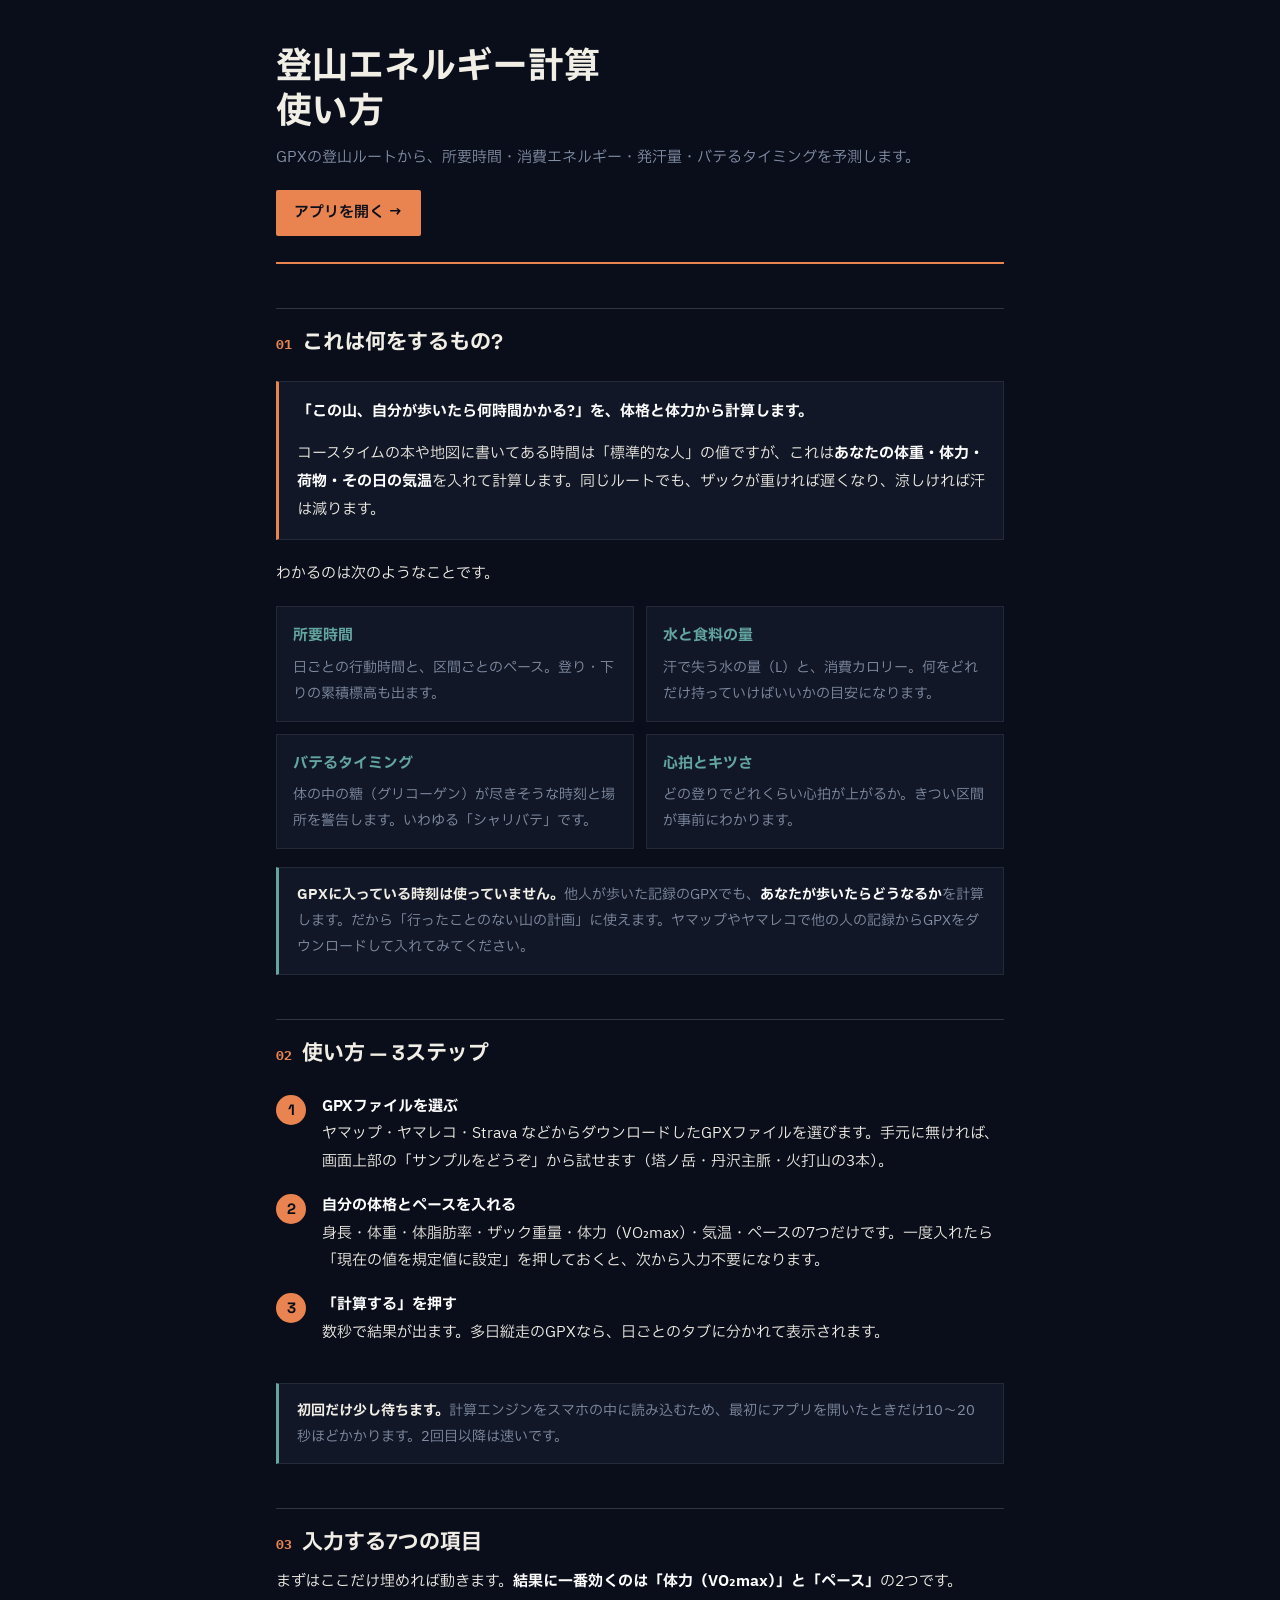
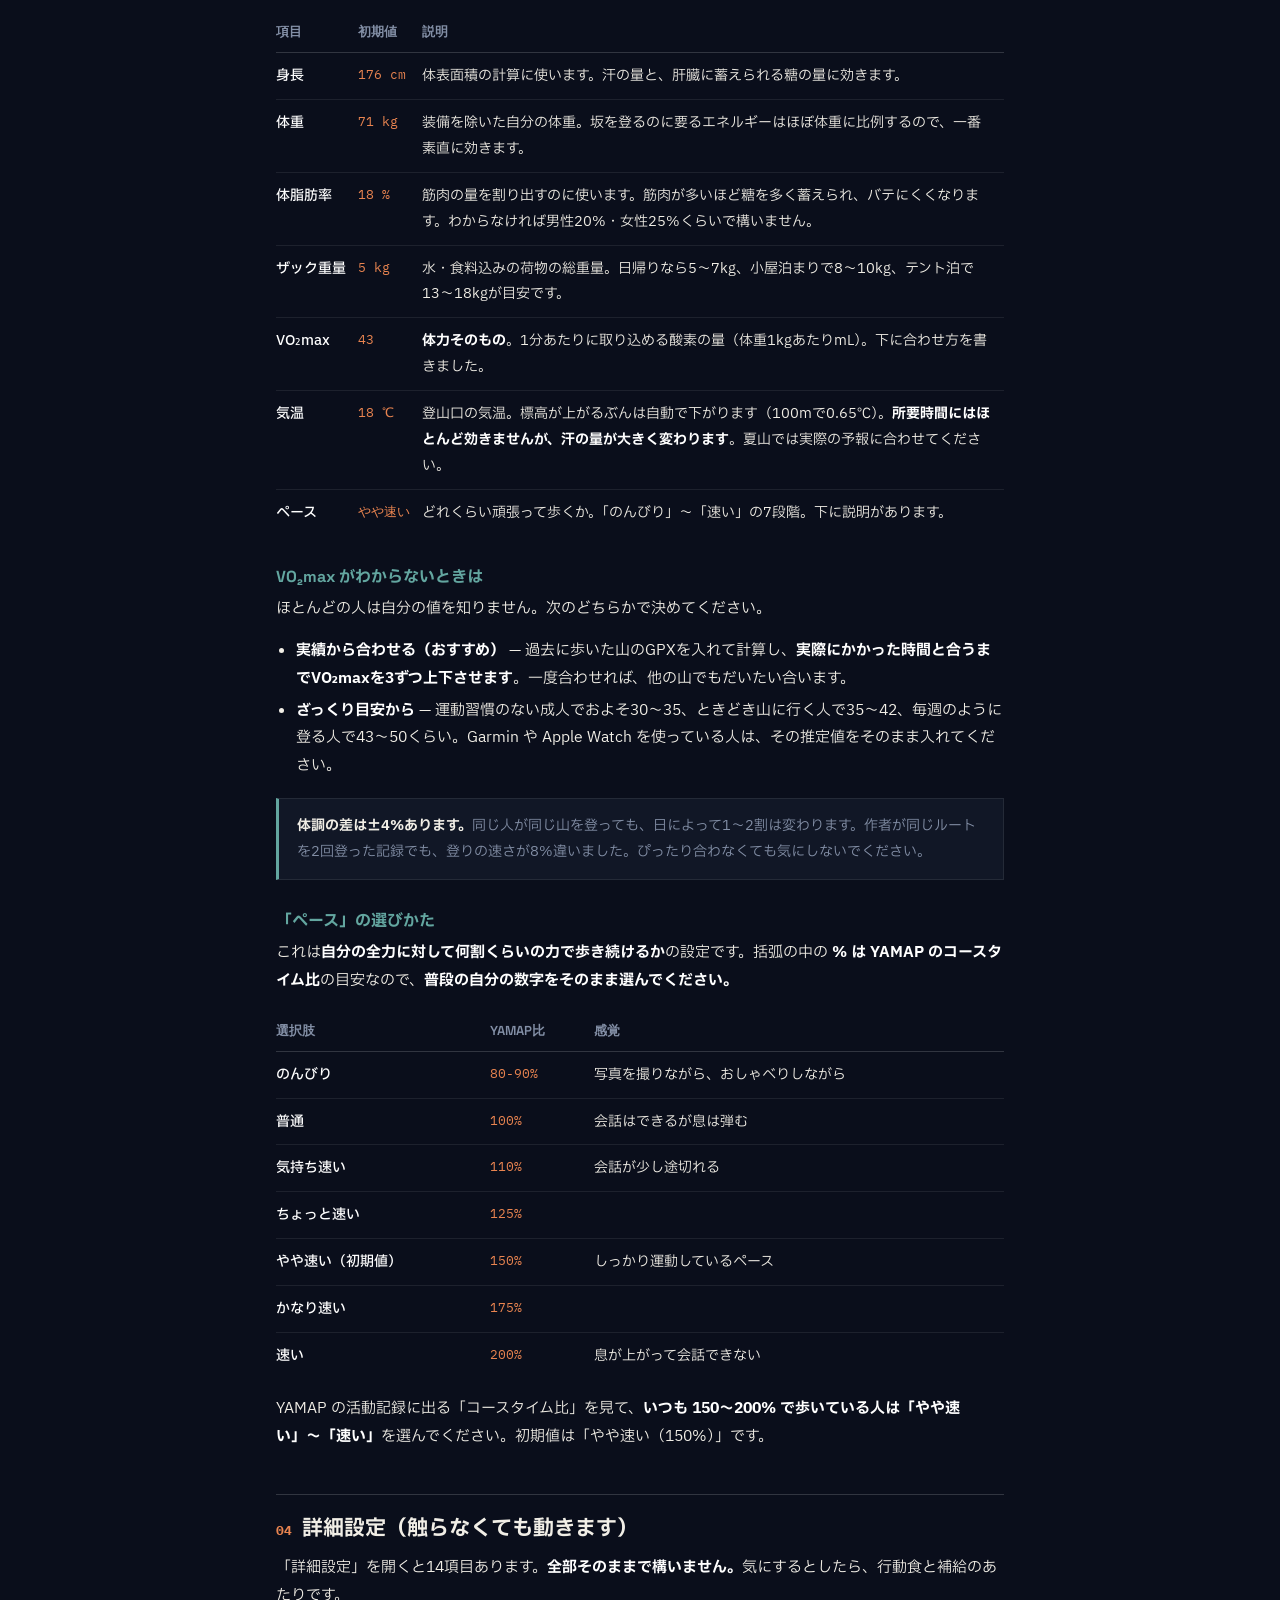
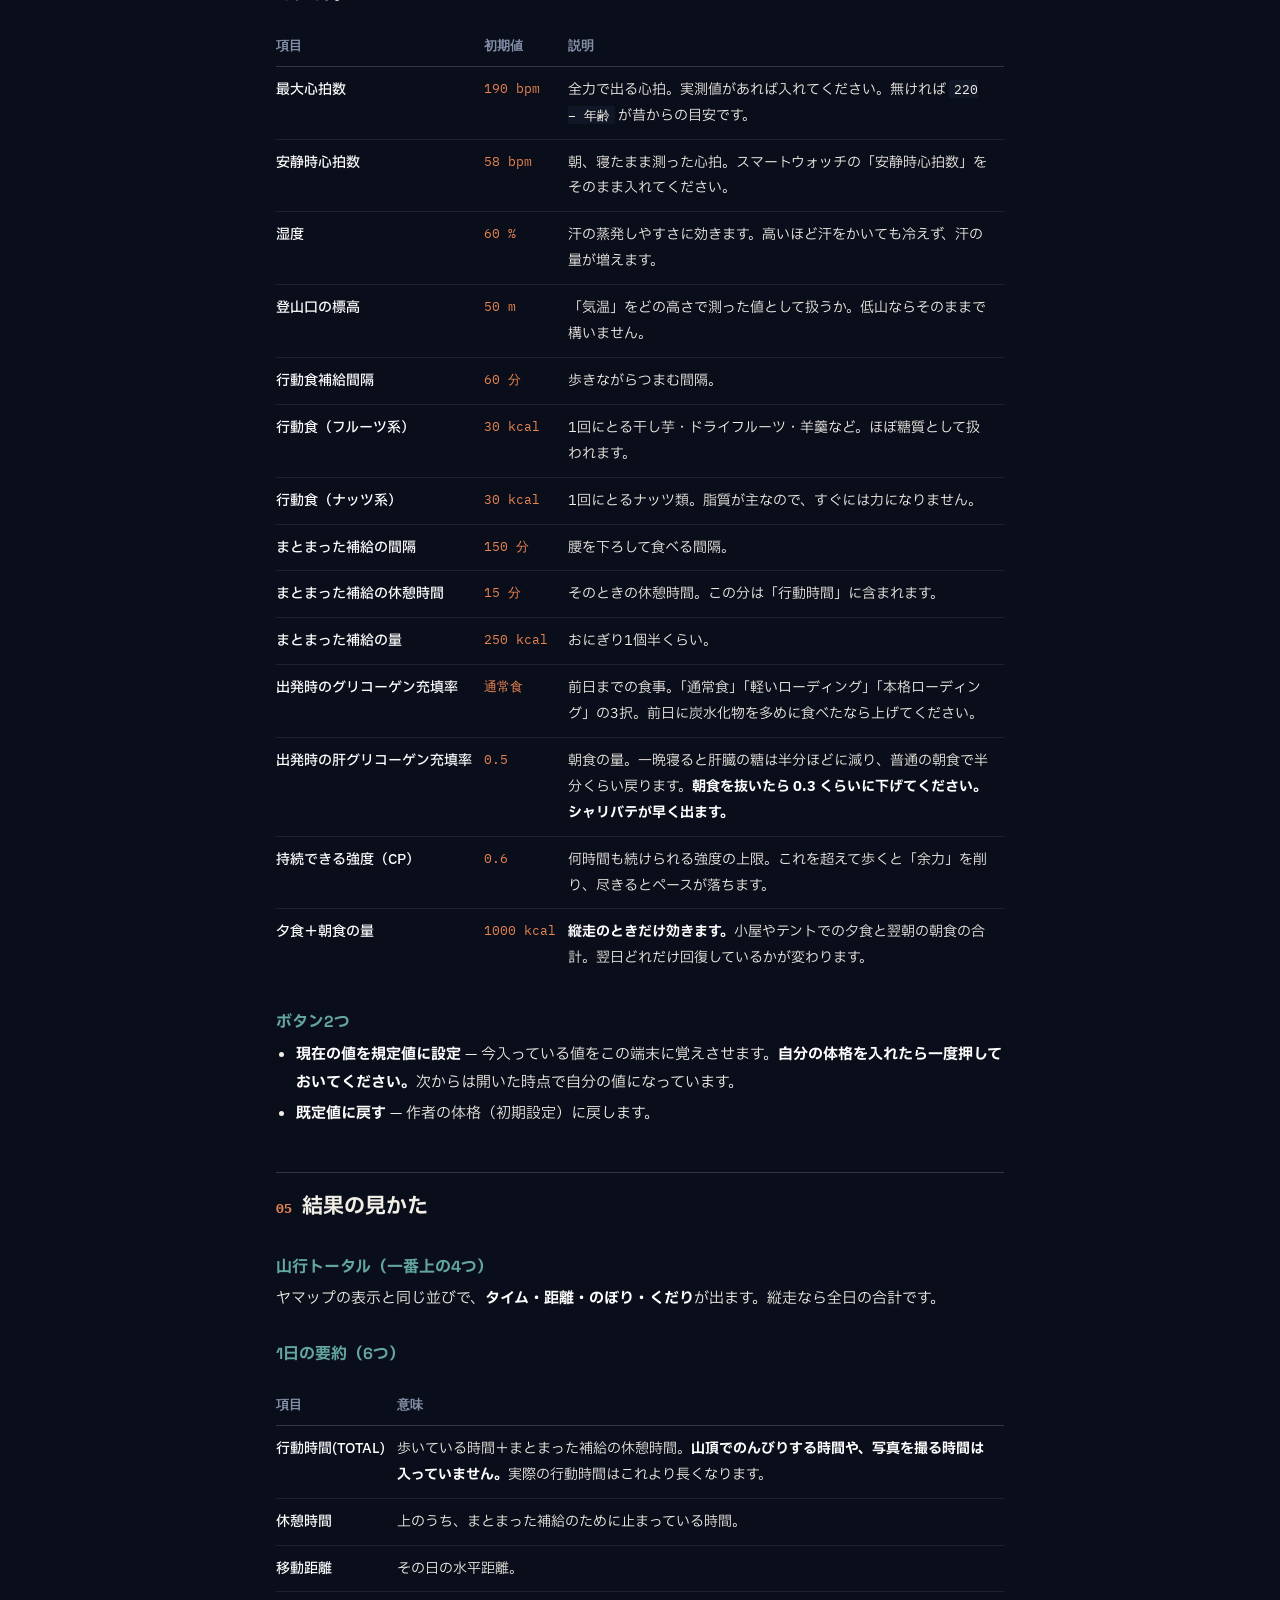
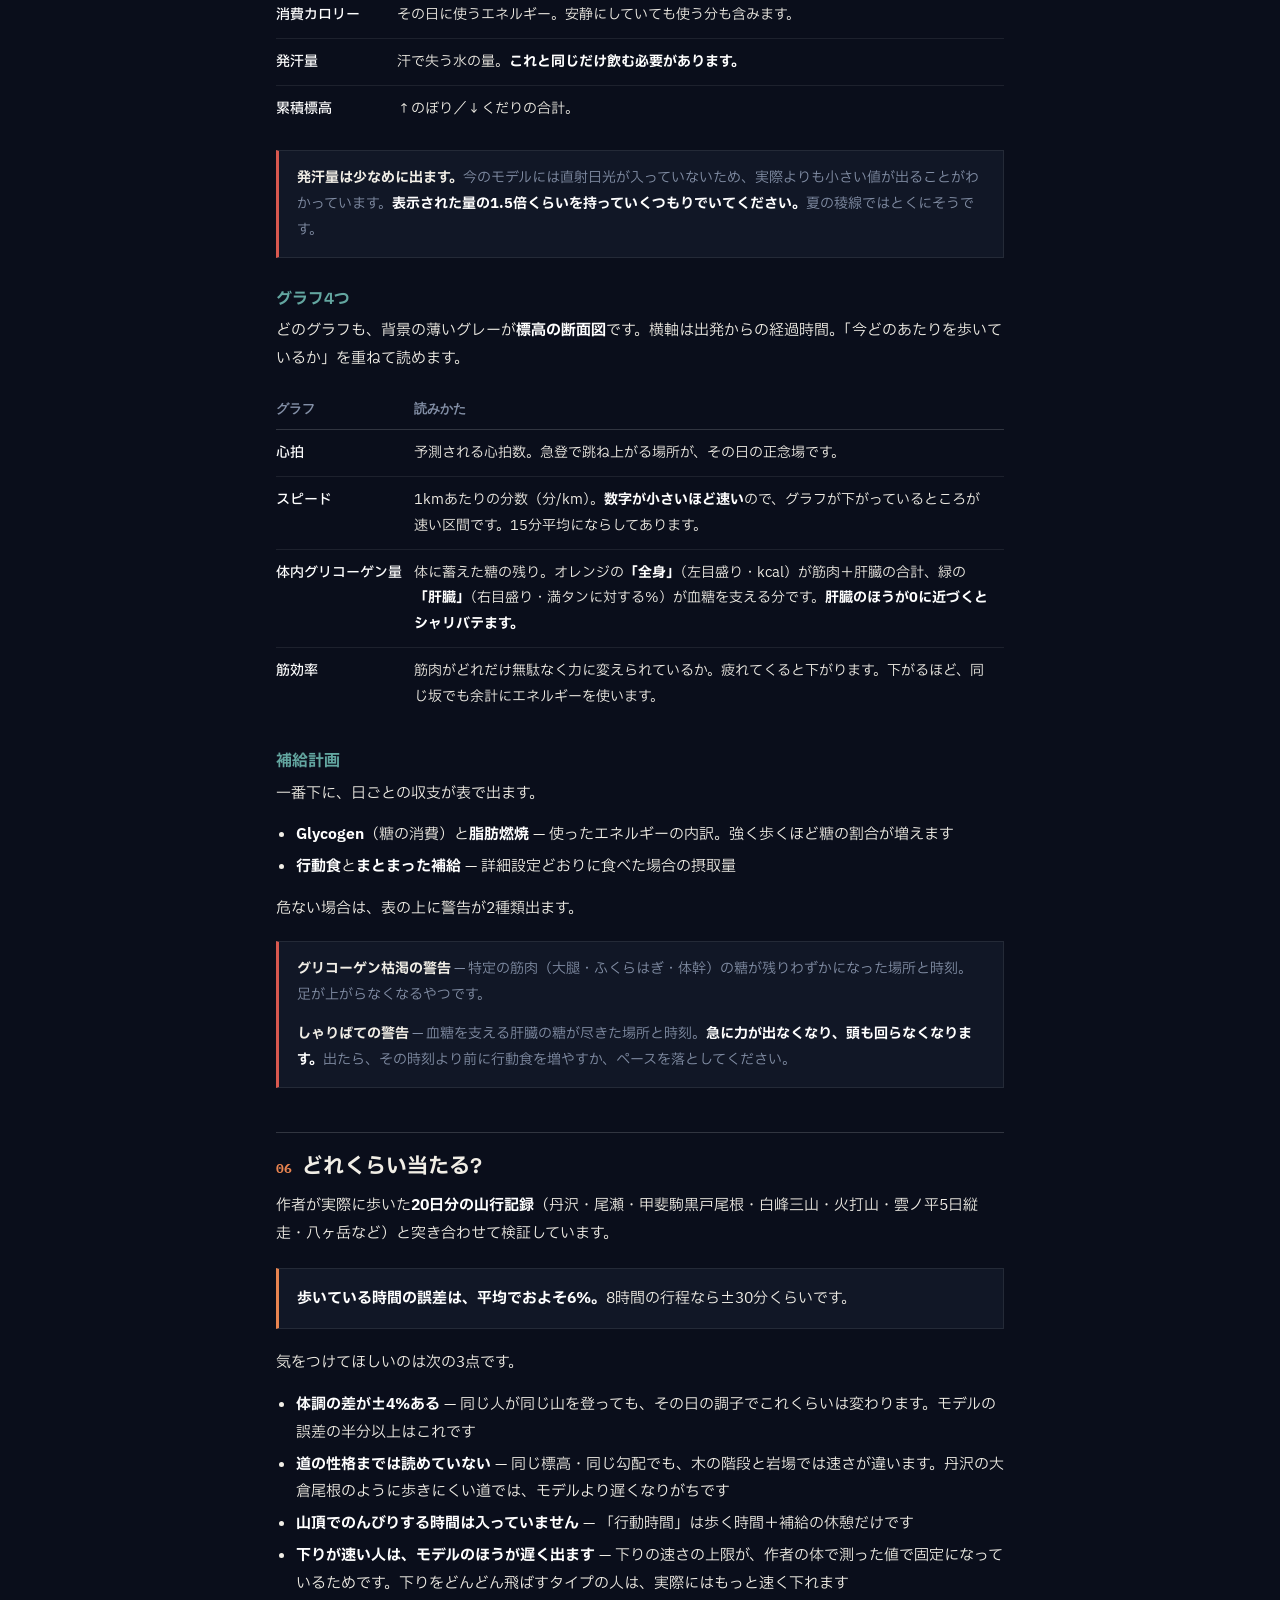
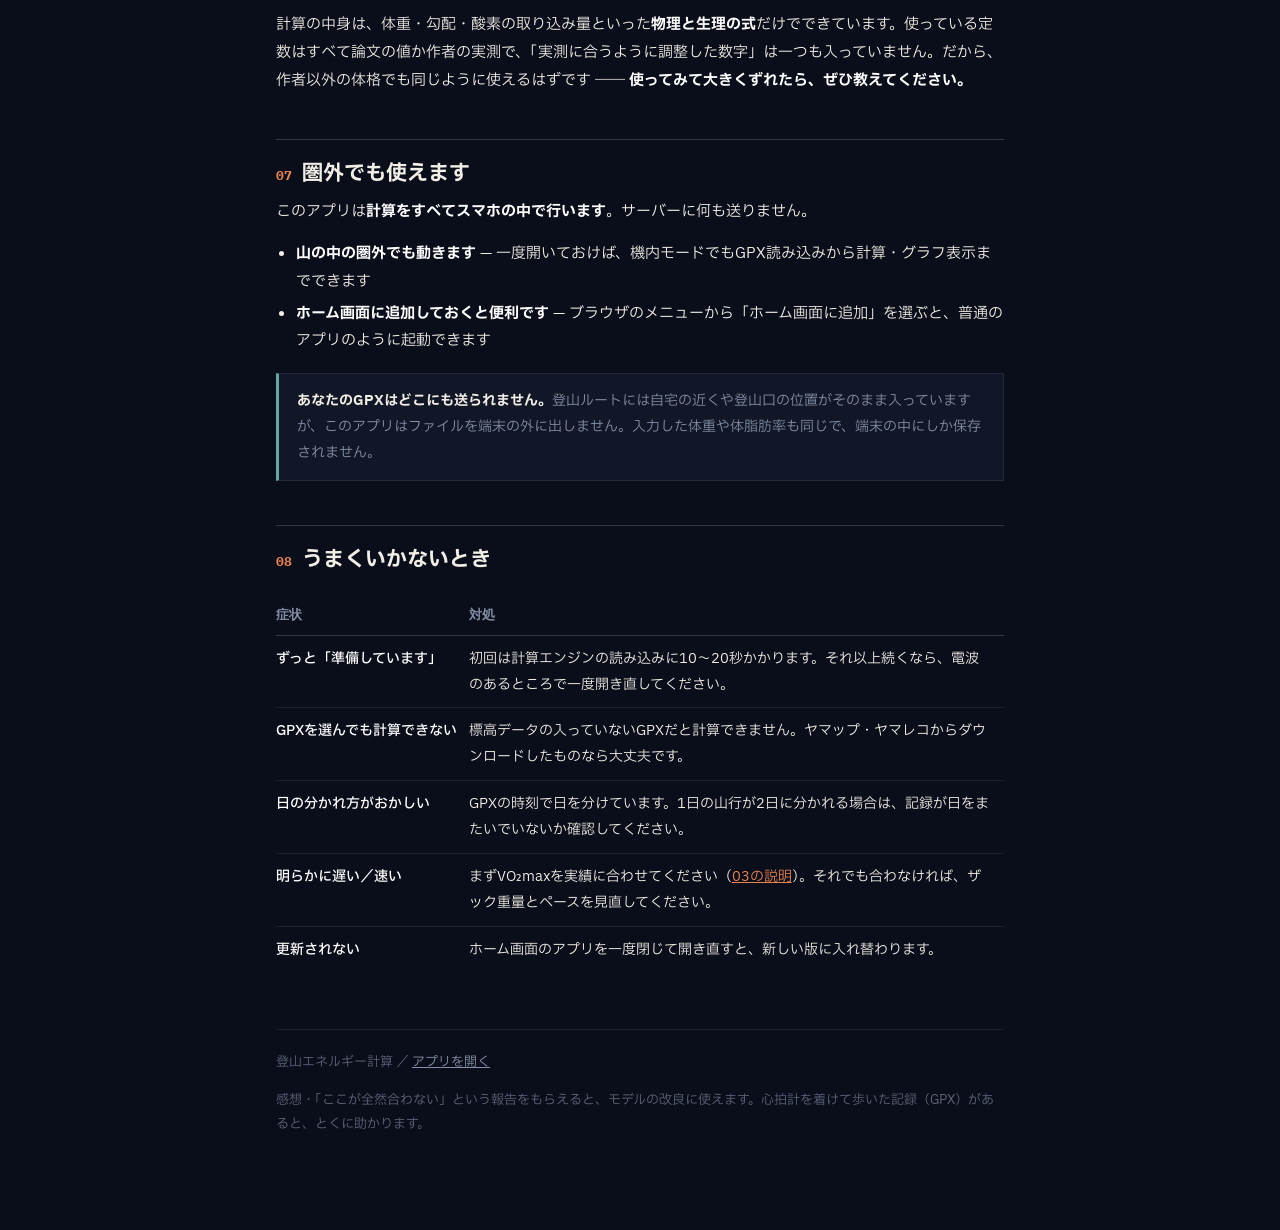
==== help.html @ 415c1422 "使い方の説明書（help.html）を追加 アプリを初めて使う人向けの説明書を追加した。ヘッダの「使い方 →」リンクから 開ける。圏外でも読めるよう Service Worker のキャッシュ対象に入" ====
<!DOCTYPE html>
<html lang="ja">
<head>
<meta charset="utf-8">
<meta name="viewport" content="width=device-width, initial-scale=1">
<title>登山エネルギー計算 使い方</title>
<link rel="icon" href="icons/icon-192.png">
<link rel="apple-touch-icon" href="icons/apple-touch-icon.png">
<meta name="theme-color" content="#0A0E1B">
<link rel="preconnect" href="https://fonts.googleapis.com">
<link rel="preconnect" href="https://fonts.gstatic.com" crossorigin>
<link rel="stylesheet" href="https://fonts.googleapis.com/css2?family=Space+Grotesk:wght@500;600;700&family=IBM+Plex+Sans+JP:wght@400;500;600&family=IBM+Plex+Mono:wght@400;500&display=swap">
<style>
/* アプリ本体（app.css）と同じ「夜明けの稜線」テーマ。 */
:root {
  color-scheme: dark;
  --bg: #0A0E1B;
  --bg-panel: #111726;
  --border: rgba(255,255,255,0.08);
  --border-strong: rgba(255,255,255,0.16);
  --text: #F1EEE6;
  --text-muted: #838FA6;
  --text-faint: #5B6478;
  --accent: #E98450;
  --accent-deep: #C7562B;
  --accent2: #63A6A0;
  --warn: #D9584F;
}
* { box-sizing: border-box; }
body {
  font-family: "IBM Plex Sans JP", system-ui, -apple-system,
               "Hiragino Kaku Gothic ProN", "Yu Gothic", Meiryo, sans-serif;
  margin: 0 auto; padding: 0 16px 80px; line-height: 1.85;
  max-width: 760px; background: var(--bg); color: var(--text);
  font-size: 15px;
}
h1, h2, h3, h4 { font-family: "Space Grotesk", "IBM Plex Sans JP", system-ui, sans-serif; }

header { padding: 44px 0 26px; border-bottom: 2px solid var(--accent); margin-bottom: 8px; }
h1 { font-size: clamp(26px, 6.5vw, 36px); margin: 0 0 10px; line-height: 1.25; }
.sub { color: var(--text-muted); margin: 0; font-size: 15px; }
.applink {
  display: inline-block; margin-top: 18px; padding: 9px 18px;
  background: var(--accent); color: #0A0E1B; text-decoration: none;
  font-weight: 600; border-radius: 2px;
}
.applink:hover { background: var(--accent-deep); color: #F1EEE6; }

h2 {
  font-size: 21px; margin: 44px 0 6px; padding-top: 14px;
  border-top: 1px solid var(--border-strong);
}
h2 .n {
  font-family: "IBM Plex Mono", monospace; font-size: 13px;
  color: var(--accent); margin-right: 10px;
}
h3 { font-size: 16px; margin: 26px 0 4px; color: var(--accent2); }
p { margin: 0 0 14px; }
ul, ol { margin: 0 0 14px; padding-left: 1.3em; }
li { margin: 4px 0; }
strong { color: #FFFFFF; }
code {
  font-family: "IBM Plex Mono", monospace; font-size: .9em;
  background: var(--bg-panel); padding: 1px 5px; border-radius: 2px;
}

.lead {
  background: var(--bg-panel); border: 1px solid var(--border);
  border-left: 3px solid var(--accent); padding: 16px 18px; margin: 20px 0;
}
.lead p:last-child { margin-bottom: 0; }

.note {
  background: var(--bg-panel); border: 1px solid var(--border);
  border-left: 3px solid var(--accent2); padding: 14px 18px; margin: 18px 0;
  font-size: 14px; color: var(--text-muted);
}
.note b { color: var(--text); }
.note p:last-child { margin-bottom: 0; }

.warn {
  background: var(--bg-panel); border: 1px solid var(--border);
  border-left: 3px solid var(--warn); padding: 14px 18px; margin: 18px 0;
  font-size: 14px; color: var(--text-muted);
}
.warn b { color: var(--text); }
.warn p:last-child { margin-bottom: 0; }

.steps { counter-reset: s; list-style: none; padding: 0; margin: 20px 0; }
.steps li {
  counter-increment: s; position: relative; padding: 0 0 16px 46px; margin: 0;
}
.steps li::before {
  content: counter(s); position: absolute; left: 0; top: 2px;
  width: 30px; height: 30px; line-height: 30px; text-align: center;
  background: var(--accent); color: #0A0E1B; border-radius: 50%;
  font-family: "Space Grotesk", sans-serif; font-weight: 700; font-size: 15px;
}
.steps b { display: block; color: #FFFFFF; }

.tblwrap { overflow-x: auto; margin: 16px 0; }
table { border-collapse: collapse; width: 100%; font-size: 14px; min-width: 520px; }
th {
  text-align: left; padding: 8px 12px 8px 0; color: var(--text-muted);
  border-bottom: 1px solid var(--border-strong); font-weight: 600;
  font-family: "Space Grotesk", sans-serif; font-size: 13px; white-space: nowrap;
}
td { padding: 10px 12px 10px 0; border-bottom: 1px solid var(--border); vertical-align: top; }
td:first-child { color: #FFFFFF; white-space: nowrap; font-weight: 500; }
td.def {
  font-family: "IBM Plex Mono", monospace; color: var(--accent);
  white-space: nowrap; font-size: 13px;
}
tr:last-child td { border-bottom: 0; }

.cards { display: grid; grid-template-columns: 1fr; gap: 12px; margin: 18px 0; }
@media (min-width: 620px) { .cards { grid-template-columns: 1fr 1fr; } }
.card { background: var(--bg-panel); border: 1px solid var(--border); padding: 14px 16px; }
.card h4 { margin: 0 0 6px; font-size: 15px; color: var(--accent2); }
.card p { margin: 0; font-size: 14px; color: var(--text-muted); }

footer {
  margin-top: 56px; padding-top: 20px; border-top: 1px solid var(--border);
  color: var(--text-faint); font-size: 13px;
}
footer a { color: var(--text-muted); }
</style>
</head>
<body>

<header>
  <h1>登山エネルギー計算<br>使い方</h1>
  <p class="sub">GPXの登山ルートから、所要時間・消費エネルギー・発汗量・バテるタイミングを予測します。</p>
  <a class="applink" href="index.html">アプリを開く →</a>
</header>

<!-- 1 -->
<h2><span class="n">01</span>これは何をするもの?</h2>

<div class="lead">
  <p><strong>「この山、自分が歩いたら何時間かかる?」を、体格と体力から計算します。</strong></p>
  <p>コースタイムの本や地図に書いてある時間は「標準的な人」の値ですが、これは<strong>あなたの体重・体力・荷物・その日の気温</strong>を入れて計算します。同じルートでも、ザックが重ければ遅くなり、涼しければ汗は減ります。</p>
</div>

<p>わかるのは次のようなことです。</p>

<div class="cards">
  <div class="card">
    <h4>所要時間</h4>
    <p>日ごとの行動時間と、区間ごとのペース。登り・下りの累積標高も出ます。</p>
  </div>
  <div class="card">
    <h4>水と食料の量</h4>
    <p>汗で失う水の量（L）と、消費カロリー。何をどれだけ持っていけばいいかの目安になります。</p>
  </div>
  <div class="card">
    <h4>バテるタイミング</h4>
    <p>体の中の糖（グリコーゲン）が尽きそうな時刻と場所を警告します。いわゆる「シャリバテ」です。</p>
  </div>
  <div class="card">
    <h4>心拍とキツさ</h4>
    <p>どの登りでどれくらい心拍が上がるか。きつい区間が事前にわかります。</p>
  </div>
</div>

<div class="note">
  <p><b>GPXに入っている時刻は使っていません。</b>他人が歩いた記録のGPXでも、<strong>あなたが歩いたらどうなるか</strong>を計算します。だから「行ったことのない山の計画」に使えます。ヤマップやヤマレコで他の人の記録からGPXをダウンロードして入れてみてください。</p>
</div>

<!-- 2 -->
<h2><span class="n">02</span>使い方 — 3ステップ</h2>

<ol class="steps">
  <li><b>GPXファイルを選ぶ</b>
    ヤマップ・ヤマレコ・Strava などからダウンロードしたGPXファイルを選びます。手元に無ければ、画面上部の「サンプルをどうぞ」から試せます（塔ノ岳・丹沢主脈・火打山の3本）。</li>
  <li><b>自分の体格とペースを入れる</b>
    身長・体重・体脂肪率・ザック重量・体力（VO₂max）・気温・ペースの7つだけです。一度入れたら「現在の値を規定値に設定」を押しておくと、次から入力不要になります。</li>
  <li><b>「計算する」を押す</b>
    数秒で結果が出ます。多日縦走のGPXなら、日ごとのタブに分かれて表示されます。</li>
</ol>

<div class="note">
  <p><b>初回だけ少し待ちます。</b>計算エンジンをスマホの中に読み込むため、最初にアプリを開いたときだけ10〜20秒ほどかかります。2回目以降は速いです。</p>
</div>

<!-- 3 -->
<h2><span class="n">03</span>入力する7つの項目</h2>

<p>まずはここだけ埋めれば動きます。<strong>結果に一番効くのは「体力（VO₂max）」と「ペース」</strong>の2つです。</p>

<div class="tblwrap">
<table>
  <tr><th>項目</th><th>初期値</th><th>説明</th></tr>
  <tr>
    <td>身長</td><td class="def">176 cm</td>
    <td>体表面積の計算に使います。汗の量と、肝臓に蓄えられる糖の量に効きます。</td>
  </tr>
  <tr>
    <td>体重</td><td class="def">71 kg</td>
    <td>装備を除いた自分の体重。坂を登るのに要るエネルギーはほぼ体重に比例するので、一番素直に効きます。</td>
  </tr>
  <tr>
    <td>体脂肪率</td><td class="def">18 %</td>
    <td>筋肉の量を割り出すのに使います。筋肉が多いほど糖を多く蓄えられ、バテにくくなります。わからなければ男性20%・女性25%くらいで構いません。</td>
  </tr>
  <tr>
    <td>ザック重量</td><td class="def">5 kg</td>
    <td>水・食料込みの荷物の総重量。日帰りなら5〜7kg、小屋泊まりで8〜10kg、テント泊で13〜18kgが目安です。</td>
  </tr>
  <tr>
    <td>VO₂max</td><td class="def">43</td>
    <td><strong>体力そのもの</strong>。1分あたりに取り込める酸素の量（体重1kgあたりmL）。下に合わせ方を書きました。</td>
  </tr>
  <tr>
    <td>気温</td><td class="def">18 ℃</td>
    <td>登山口の気温。標高が上がるぶんは自動で下がります（100mで0.65℃）。<strong>所要時間にはほとんど効きませんが、汗の量が大きく変わります</strong>。夏山では実際の予報に合わせてください。</td>
  </tr>
  <tr>
    <td>ペース</td><td class="def">やや速い</td>
    <td>どれくらい頑張って歩くか。「のんびり」〜「速い」の7段階。下に説明があります。</td>
  </tr>
</table>
</div>

<h3 id="vo2max">VO₂max がわからないときは</h3>

<p>ほとんどの人は自分の値を知りません。次のどちらかで決めてください。</p>

<ul>
  <li><strong>実績から合わせる（おすすめ）</strong> — 過去に歩いた山のGPXを入れて計算し、<strong>実際にかかった時間と合うまでVO₂maxを3ずつ上下させます</strong>。一度合わせれば、他の山でもだいたい合います。</li>
  <li><strong>ざっくり目安から</strong> — 運動習慣のない成人でおよそ30〜35、ときどき山に行く人で35〜42、毎週のように登る人で43〜50くらい。Garmin や Apple Watch を使っている人は、その推定値をそのまま入れてください。</li>
</ul>

<div class="note">
  <p><b>体調の差は±4%あります。</b>同じ人が同じ山を登っても、日によって1〜2割は変わります。作者が同じルートを2回登った記録でも、登りの速さが8%違いました。ぴったり合わなくても気にしないでください。</p>
</div>

<h3>「ペース」の選びかた</h3>

<p>これは<strong>自分の全力に対して何割くらいの力で歩き続けるか</strong>の設定です。括弧の中の <strong>% は YAMAP のコースタイム比</strong>の目安なので、<strong>普段の自分の数字をそのまま選んでください。</strong></p>

<div class="tblwrap">
<table>
  <tr><th>選択肢</th><th>YAMAP比</th><th>感覚</th></tr>
  <tr><td>のんびり</td><td class="def">80-90%</td><td>写真を撮りながら、おしゃべりしながら</td></tr>
  <tr><td>普通</td><td class="def">100%</td><td>会話はできるが息は弾む</td></tr>
  <tr><td>気持ち速い</td><td class="def">110%</td><td>会話が少し途切れる</td></tr>
  <tr><td>ちょっと速い</td><td class="def">125%</td><td></td></tr>
  <tr><td>やや速い（初期値）</td><td class="def">150%</td><td>しっかり運動しているペース</td></tr>
  <tr><td>かなり速い</td><td class="def">175%</td><td></td></tr>
  <tr><td>速い</td><td class="def">200%</td><td>息が上がって会話できない</td></tr>
</table>
</div>

<p>YAMAP の活動記録に出る「コースタイム比」を見て、<strong>いつも 150〜200% で歩いている人は「やや速い」〜「速い」</strong>を選んでください。初期値は「やや速い（150%）」です。</p>

<!-- 4 -->
<h2><span class="n">04</span>詳細設定（触らなくても動きます）</h2>

<p>「詳細設定」を開くと14項目あります。<strong>全部そのままで構いません。</strong>気にするとしたら、行動食と補給のあたりです。</p>

<div class="tblwrap">
<table>
  <tr><th>項目</th><th>初期値</th><th>説明</th></tr>
  <tr><td>最大心拍数</td><td class="def">190 bpm</td><td>全力で出る心拍。実測値があれば入れてください。無ければ <code>220 − 年齢</code> が昔からの目安です。</td></tr>
  <tr><td>安静時心拍数</td><td class="def">58 bpm</td><td>朝、寝たまま測った心拍。スマートウォッチの「安静時心拍数」をそのまま入れてください。</td></tr>
  <tr><td>湿度</td><td class="def">60 %</td><td>汗の蒸発しやすさに効きます。高いほど汗をかいても冷えず、汗の量が増えます。</td></tr>
  <tr><td>登山口の標高</td><td class="def">50 m</td><td>「気温」をどの高さで測った値として扱うか。低山ならそのままで構いません。</td></tr>
  <tr><td>行動食補給間隔</td><td class="def">60 分</td><td>歩きながらつまむ間隔。</td></tr>
  <tr><td>行動食（フルーツ系）</td><td class="def">30 kcal</td><td>1回にとる干し芋・ドライフルーツ・羊羹など。ほぼ糖質として扱われます。</td></tr>
  <tr><td>行動食（ナッツ系）</td><td class="def">30 kcal</td><td>1回にとるナッツ類。脂質が主なので、すぐには力になりません。</td></tr>
  <tr><td>まとまった補給の間隔</td><td class="def">150 分</td><td>腰を下ろして食べる間隔。</td></tr>
  <tr><td>まとまった補給の休憩時間</td><td class="def">15 分</td><td>そのときの休憩時間。この分は「行動時間」に含まれます。</td></tr>
  <tr><td>まとまった補給の量</td><td class="def">250 kcal</td><td>おにぎり1個半くらい。</td></tr>
  <tr><td>出発時のグリコーゲン充填率</td><td class="def">通常食</td><td>前日までの食事。「通常食」「軽いローディング」「本格ローディング」の3択。前日に炭水化物を多めに食べたなら上げてください。</td></tr>
  <tr><td>出発時の肝グリコーゲン充填率</td><td class="def">0.5</td><td>朝食の量。一晩寝ると肝臓の糖は半分ほどに減り、普通の朝食で半分くらい戻ります。<strong>朝食を抜いたら 0.3 くらいに下げてください。シャリバテが早く出ます。</strong></td></tr>
  <tr><td>持続できる強度（CP）</td><td class="def">0.6</td><td>何時間も続けられる強度の上限。これを超えて歩くと「余力」を削り、尽きるとペースが落ちます。</td></tr>
  <tr><td>夕食＋朝食の量</td><td class="def">1000 kcal</td><td><strong>縦走のときだけ効きます。</strong>小屋やテントでの夕食と翌朝の朝食の合計。翌日どれだけ回復しているかが変わります。</td></tr>
</table>
</div>

<h3>ボタン2つ</h3>

<ul>
  <li><strong>現在の値を規定値に設定</strong> — 今入っている値をこの端末に覚えさせます。<strong>自分の体格を入れたら一度押しておいてください。</strong>次からは開いた時点で自分の値になっています。</li>
  <li><strong>既定値に戻す</strong> — 作者の体格（初期設定）に戻します。</li>
</ul>

<!-- 5 -->
<h2><span class="n">05</span>結果の見かた</h2>

<h3>山行トータル（一番上の4つ）</h3>

<p>ヤマップの表示と同じ並びで、<strong>タイム・距離・のぼり・くだり</strong>が出ます。縦走なら全日の合計です。</p>

<h3>1日の要約（6つ）</h3>

<div class="tblwrap">
<table>
  <tr><th>項目</th><th>意味</th></tr>
  <tr><td>行動時間(TOTAL)</td><td>歩いている時間＋まとまった補給の休憩時間。<strong>山頂でのんびりする時間や、写真を撮る時間は入っていません。</strong>実際の行動時間はこれより長くなります。</td></tr>
  <tr><td>休憩時間</td><td>上のうち、まとまった補給のために止まっている時間。</td></tr>
  <tr><td>移動距離</td><td>その日の水平距離。</td></tr>
  <tr><td>消費カロリー</td><td>その日に使うエネルギー。安静にしていても使う分も含みます。</td></tr>
  <tr><td>発汗量</td><td>汗で失う水の量。<strong>これと同じだけ飲む必要があります。</strong></td></tr>
  <tr><td>累積標高</td><td>↑のぼり／↓くだりの合計。</td></tr>
</table>
</div>

<div class="warn">
  <p><b>発汗量は少なめに出ます。</b>今のモデルには直射日光が入っていないため、実際よりも小さい値が出ることがわかっています。<strong>表示された量の1.5倍くらいを持っていくつもりでいてください。</strong>夏の稜線ではとくにそうです。</p>
</div>

<h3>グラフ4つ</h3>

<p>どのグラフも、背景の薄いグレーが<strong>標高の断面図</strong>です。横軸は出発からの経過時間。「今どのあたりを歩いているか」を重ねて読めます。</p>

<div class="tblwrap">
<table>
  <tr><th>グラフ</th><th>読みかた</th></tr>
  <tr><td>心拍</td><td>予測される心拍数。急登で跳ね上がる場所が、その日の正念場です。</td></tr>
  <tr><td>スピード</td><td>1kmあたりの分数（分/km）。<strong>数字が小さいほど速い</strong>ので、グラフが下がっているところが速い区間です。15分平均にならしてあります。</td></tr>
  <tr><td>体内グリコーゲン量</td><td>体に蓄えた糖の残り。オレンジの<strong>「全身」</strong>（左目盛り・kcal）が筋肉＋肝臓の合計、緑の<strong>「肝臓」</strong>（右目盛り・満タンに対する%）が血糖を支える分です。<strong>肝臓のほうが0に近づくとシャリバテます。</strong></td></tr>
  <tr><td>筋効率</td><td>筋肉がどれだけ無駄なく力に変えられているか。疲れてくると下がります。下がるほど、同じ坂でも余計にエネルギーを使います。</td></tr>
</table>
</div>

<h3>補給計画</h3>

<p>一番下に、日ごとの収支が表で出ます。</p>

<ul>
  <li><strong>Glycogen</strong>（糖の消費）と<strong>脂肪燃焼</strong> — 使ったエネルギーの内訳。強く歩くほど糖の割合が増えます</li>
  <li><strong>行動食</strong>と<strong>まとまった補給</strong> — 詳細設定どおりに食べた場合の摂取量</li>
</ul>

<p>危ない場合は、表の上に警告が2種類出ます。</p>

<div class="warn">
  <p><b>グリコーゲン枯渇の警告</b> — 特定の筋肉（大腿・ふくらはぎ・体幹）の糖が残りわずかになった場所と時刻。足が上がらなくなるやつです。</p>
  <p style="margin-top:10px"><b>しゃりばての警告</b> — 血糖を支える肝臓の糖が尽きた場所と時刻。<strong>急に力が出なくなり、頭も回らなくなります。</strong>出たら、その時刻より前に行動食を増やすか、ペースを落としてください。</p>
</div>

<!-- 6 -->
<h2><span class="n">06</span>どれくらい当たる?</h2>

<p>作者が実際に歩いた<strong>20日分の山行記録</strong>（丹沢・尾瀬・甲斐駒黒戸尾根・白峰三山・火打山・雲ノ平5日縦走・八ヶ岳など）と突き合わせて検証しています。</p>

<div class="lead">
  <p><strong>歩いている時間の誤差は、平均でおよそ6%。</strong>8時間の行程なら±30分くらいです。</p>
</div>

<p>気をつけてほしいのは次の3点です。</p>

<ul>
  <li><strong>体調の差が±4%ある</strong> — 同じ人が同じ山を登っても、その日の調子でこれくらいは変わります。モデルの誤差の半分以上はこれです</li>
  <li><strong>道の性格までは読めていない</strong> — 同じ標高・同じ勾配でも、木の階段と岩場では速さが違います。丹沢の大倉尾根のように歩きにくい道では、モデルより遅くなりがちです</li>
  <li><strong>山頂でのんびりする時間は入っていません</strong> — 「行動時間」は歩く時間＋補給の休憩だけです</li>
  <li><strong>下りが速い人は、モデルのほうが遅く出ます</strong> — 下りの速さの上限が、作者の体で測った値で固定になっているためです。下りをどんどん飛ばすタイプの人は、実際にはもっと速く下れます</li>
</ul>

<p>計算の中身は、体重・勾配・酸素の取り込み量といった<strong>物理と生理の式</strong>だけでできています。使っている定数はすべて論文の値か作者の実測で、「実測に合うように調整した数字」は一つも入っていません。だから、作者以外の体格でも同じように使えるはずです ―― <strong>使ってみて大きくずれたら、ぜひ教えてください。</strong></p>

<!-- 7 -->
<h2><span class="n">07</span>圏外でも使えます</h2>

<p>このアプリは<strong>計算をすべてスマホの中で行います</strong>。サーバーに何も送りません。</p>

<ul>
  <li><strong>山の中の圏外でも動きます</strong> — 一度開いておけば、機内モードでもGPX読み込みから計算・グラフ表示までできます</li>
  <li><strong>ホーム画面に追加しておくと便利です</strong> — ブラウザのメニューから「ホーム画面に追加」を選ぶと、普通のアプリのように起動できます</li>
</ul>

<div class="note">
  <p><b>あなたのGPXはどこにも送られません。</b>登山ルートには自宅の近くや登山口の位置がそのまま入っていますが、このアプリはファイルを端末の外に出しません。入力した体重や体脂肪率も同じで、端末の中にしか保存されません。</p>
</div>

<!-- 8 -->
<h2><span class="n">08</span>うまくいかないとき</h2>

<div class="tblwrap">
<table>
  <tr><th>症状</th><th>対処</th></tr>
  <tr><td>ずっと「準備しています」</td><td>初回は計算エンジンの読み込みに10〜20秒かかります。それ以上続くなら、電波のあるところで一度開き直してください。</td></tr>
  <tr><td>GPXを選んでも計算できない</td><td>標高データの入っていないGPXだと計算できません。ヤマップ・ヤマレコからダウンロードしたものなら大丈夫です。</td></tr>
  <tr><td>日の分かれ方がおかしい</td><td>GPXの時刻で日を分けています。1日の山行が2日に分かれる場合は、記録が日をまたいでいないか確認してください。</td></tr>
  <tr><td>明らかに遅い／速い</td><td>まずVO₂maxを実績に合わせてください（<a href="#vo2max" style="color:var(--accent)">03の説明</a>）。それでも合わなければ、ザック重量とペースを見直してください。</td></tr>
  <tr><td>更新されない</td><td>ホーム画面のアプリを一度閉じて開き直すと、新しい版に入れ替わります。</td></tr>
</table>
</div>

<footer>
  <p>登山エネルギー計算 ／ <a href="index.html">アプリを開く</a></p>
  <p>感想・「ここが全然合わない」という報告をもらえると、モデルの改良に使えます。心拍計を着けて歩いた記録（GPX）があると、とくに助かります。</p>
</footer>

</body>
</html>
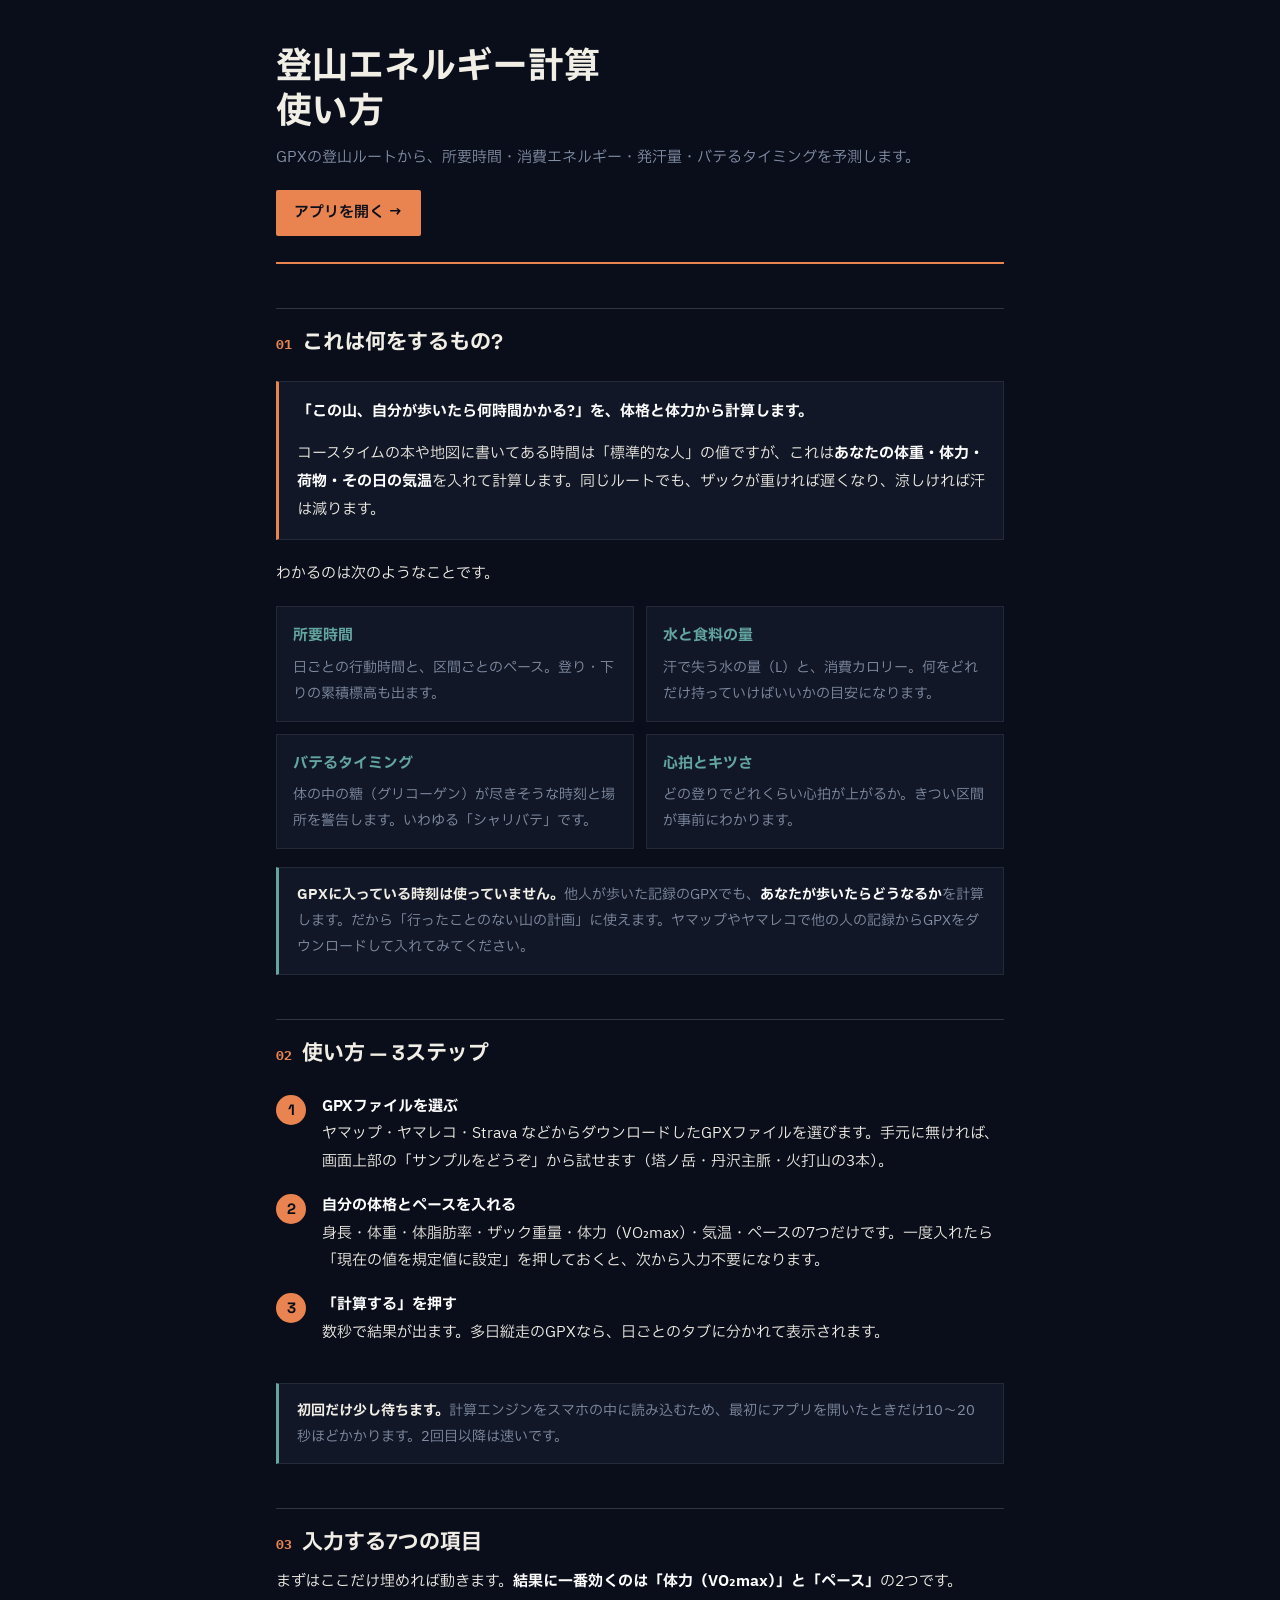
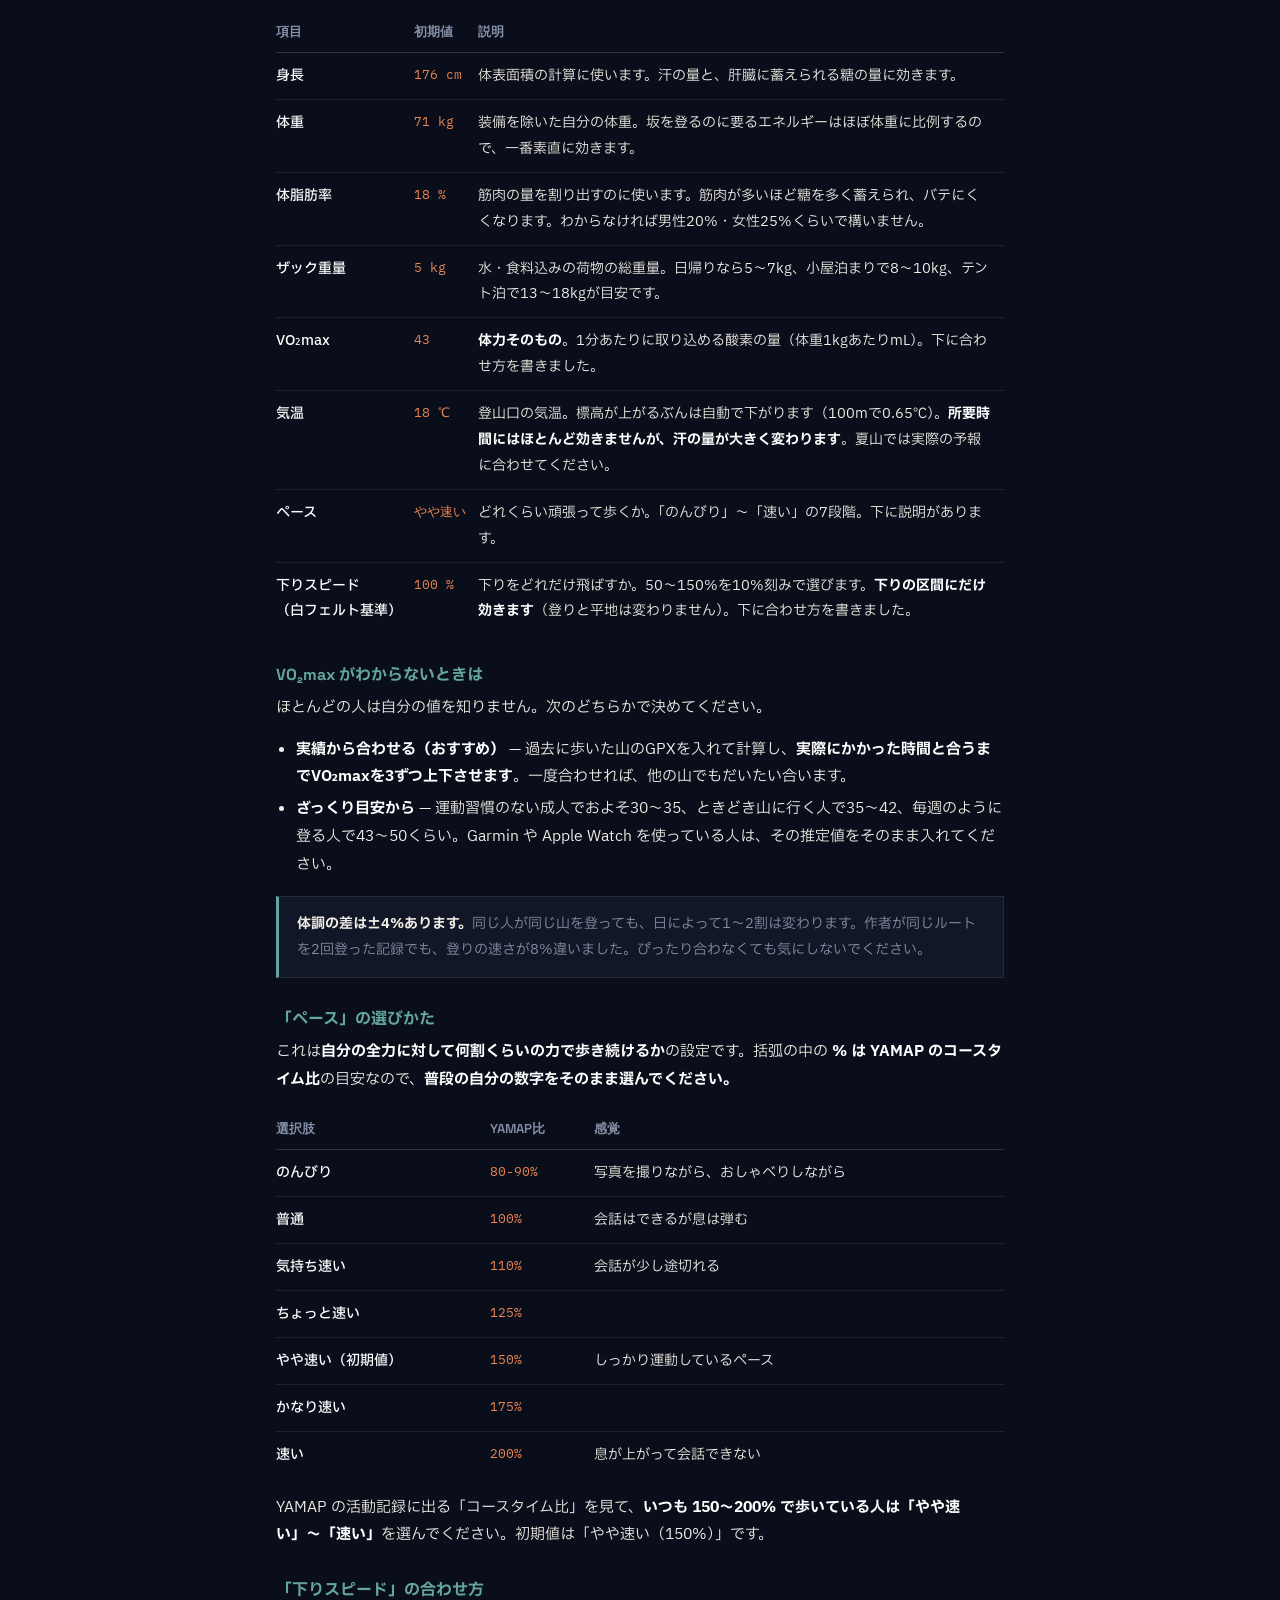
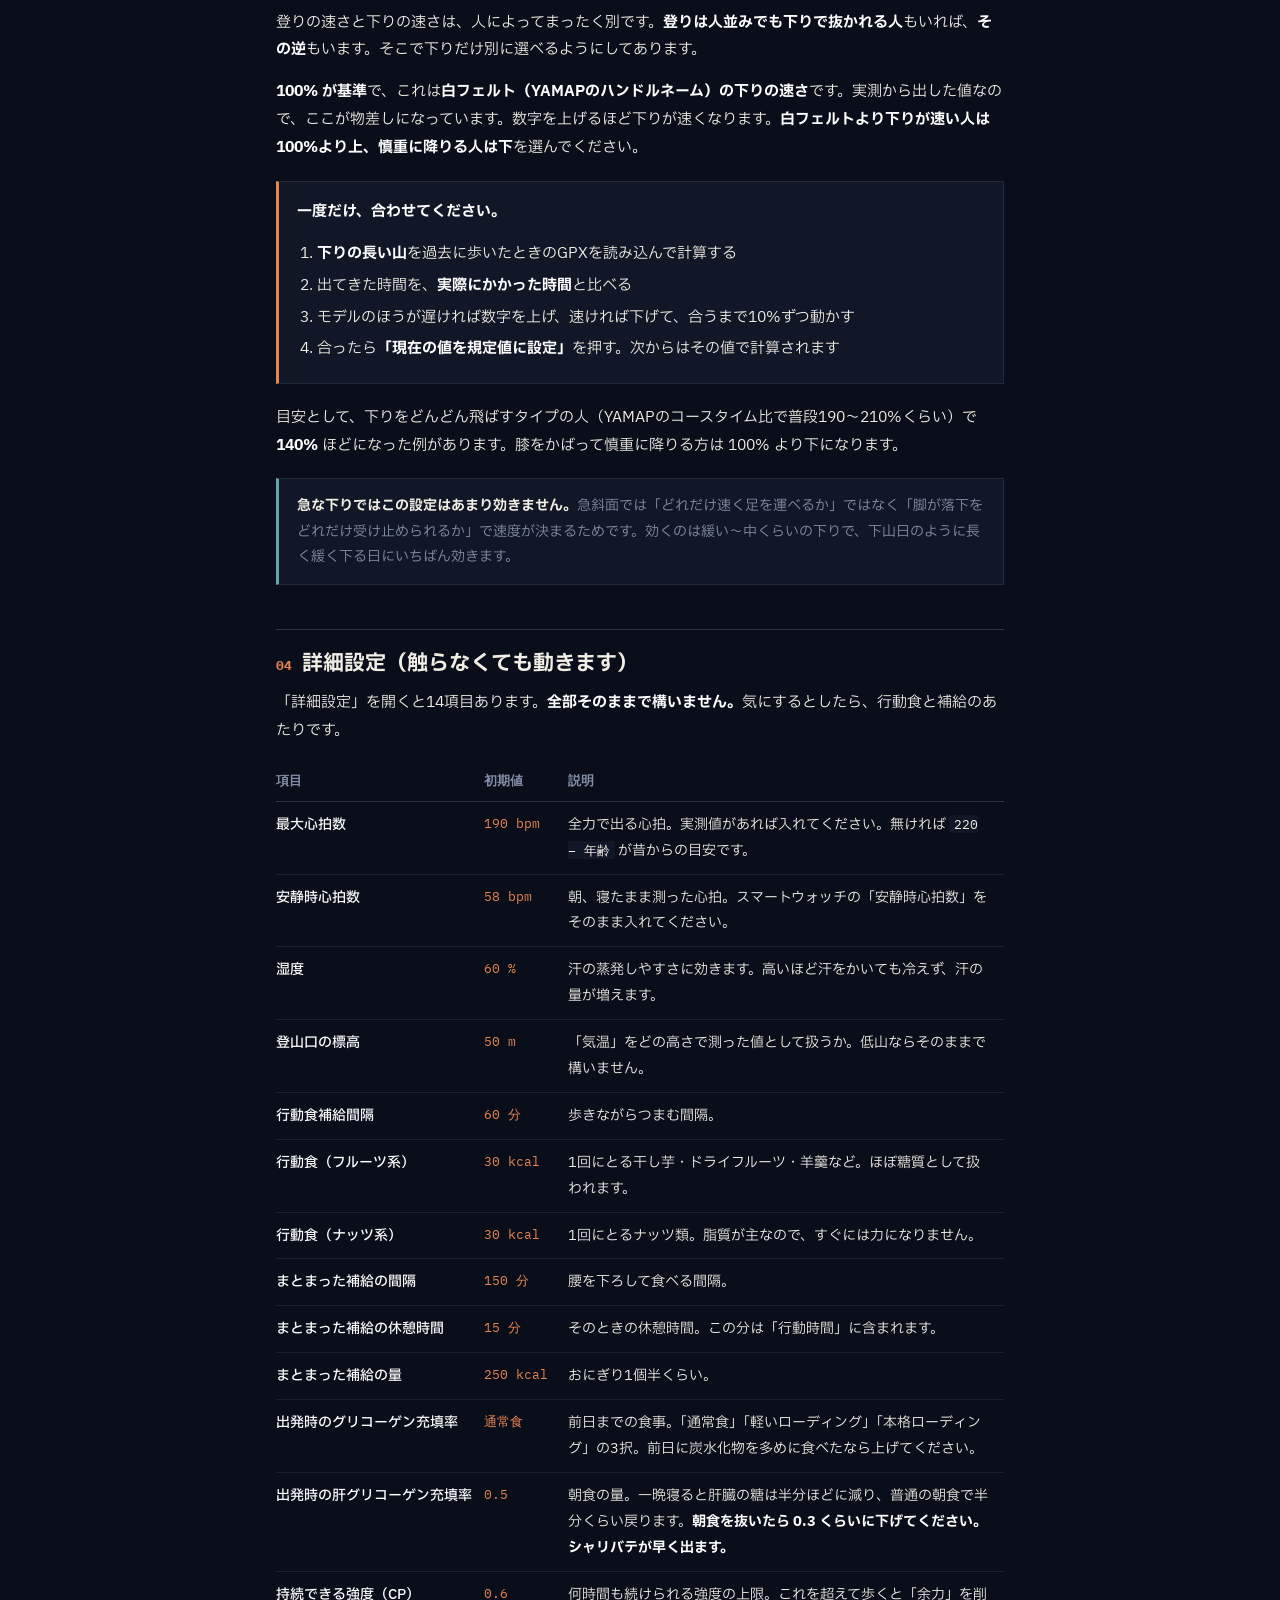
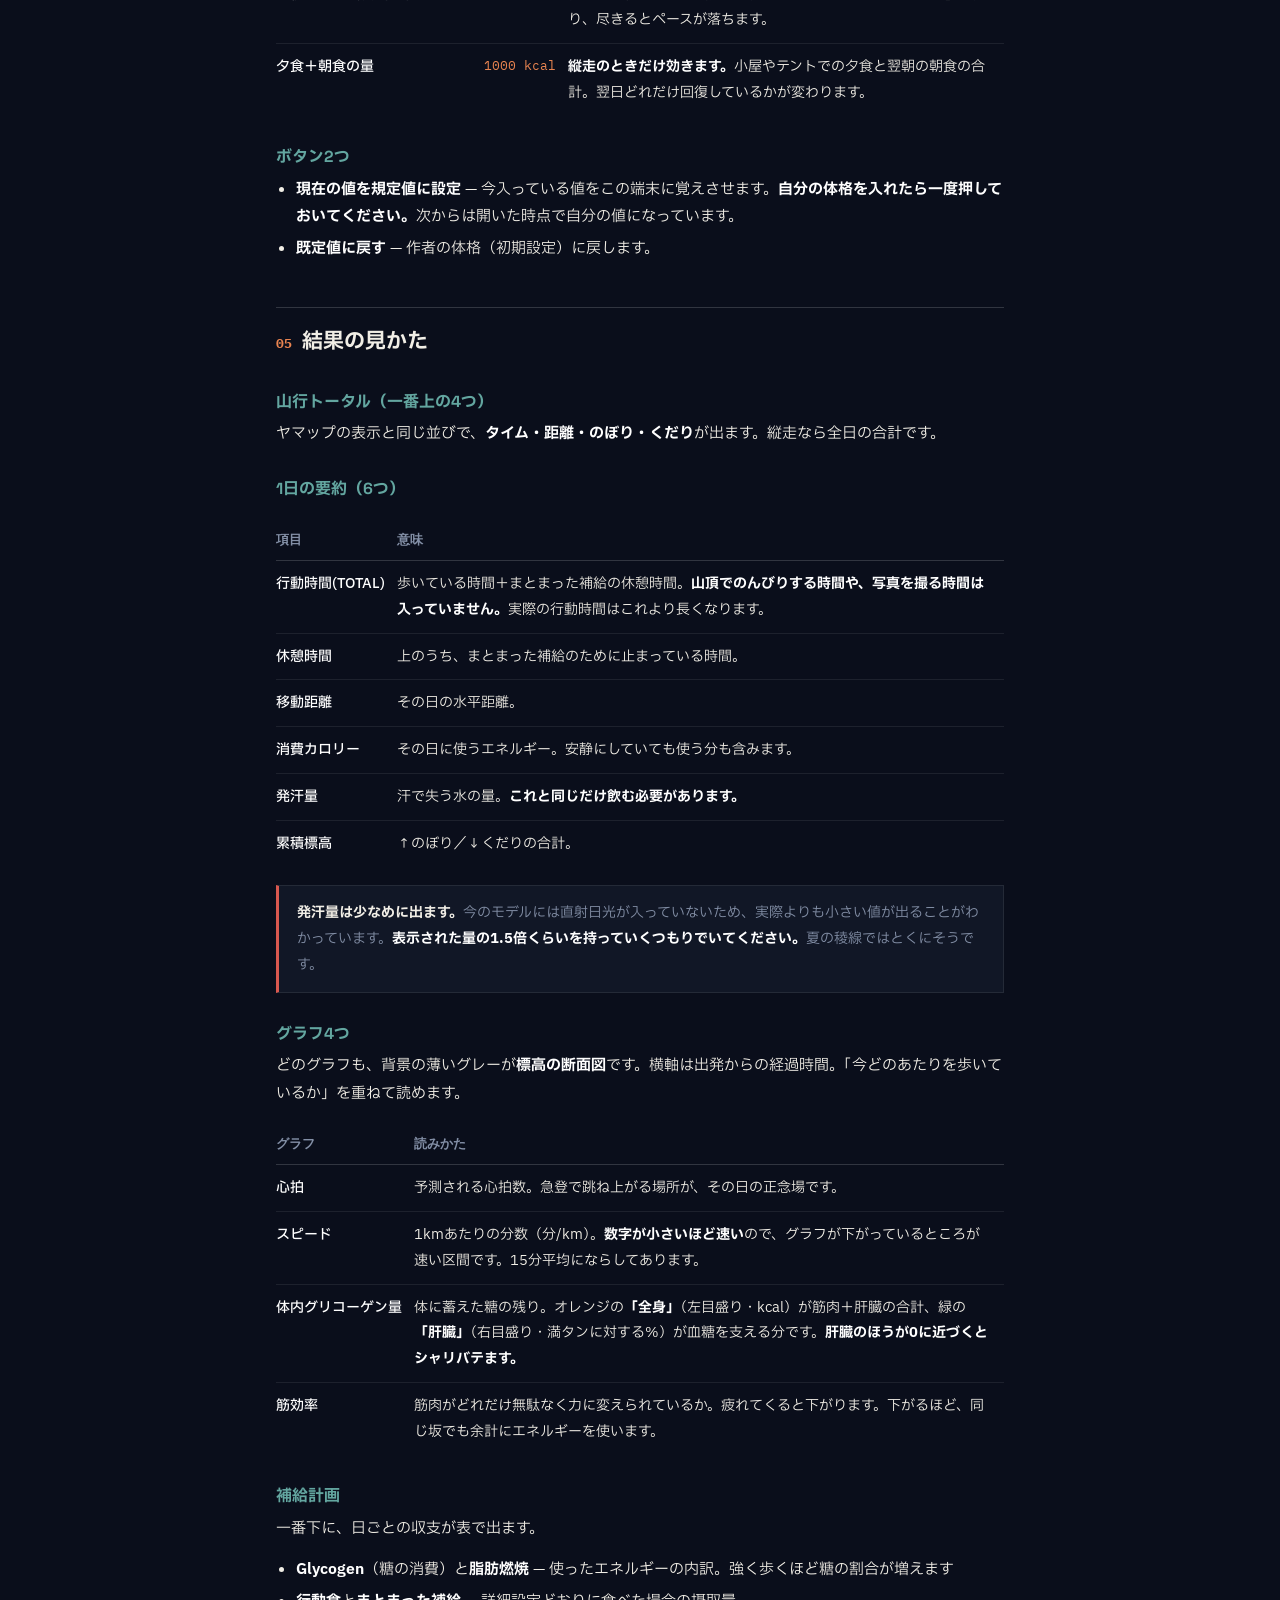
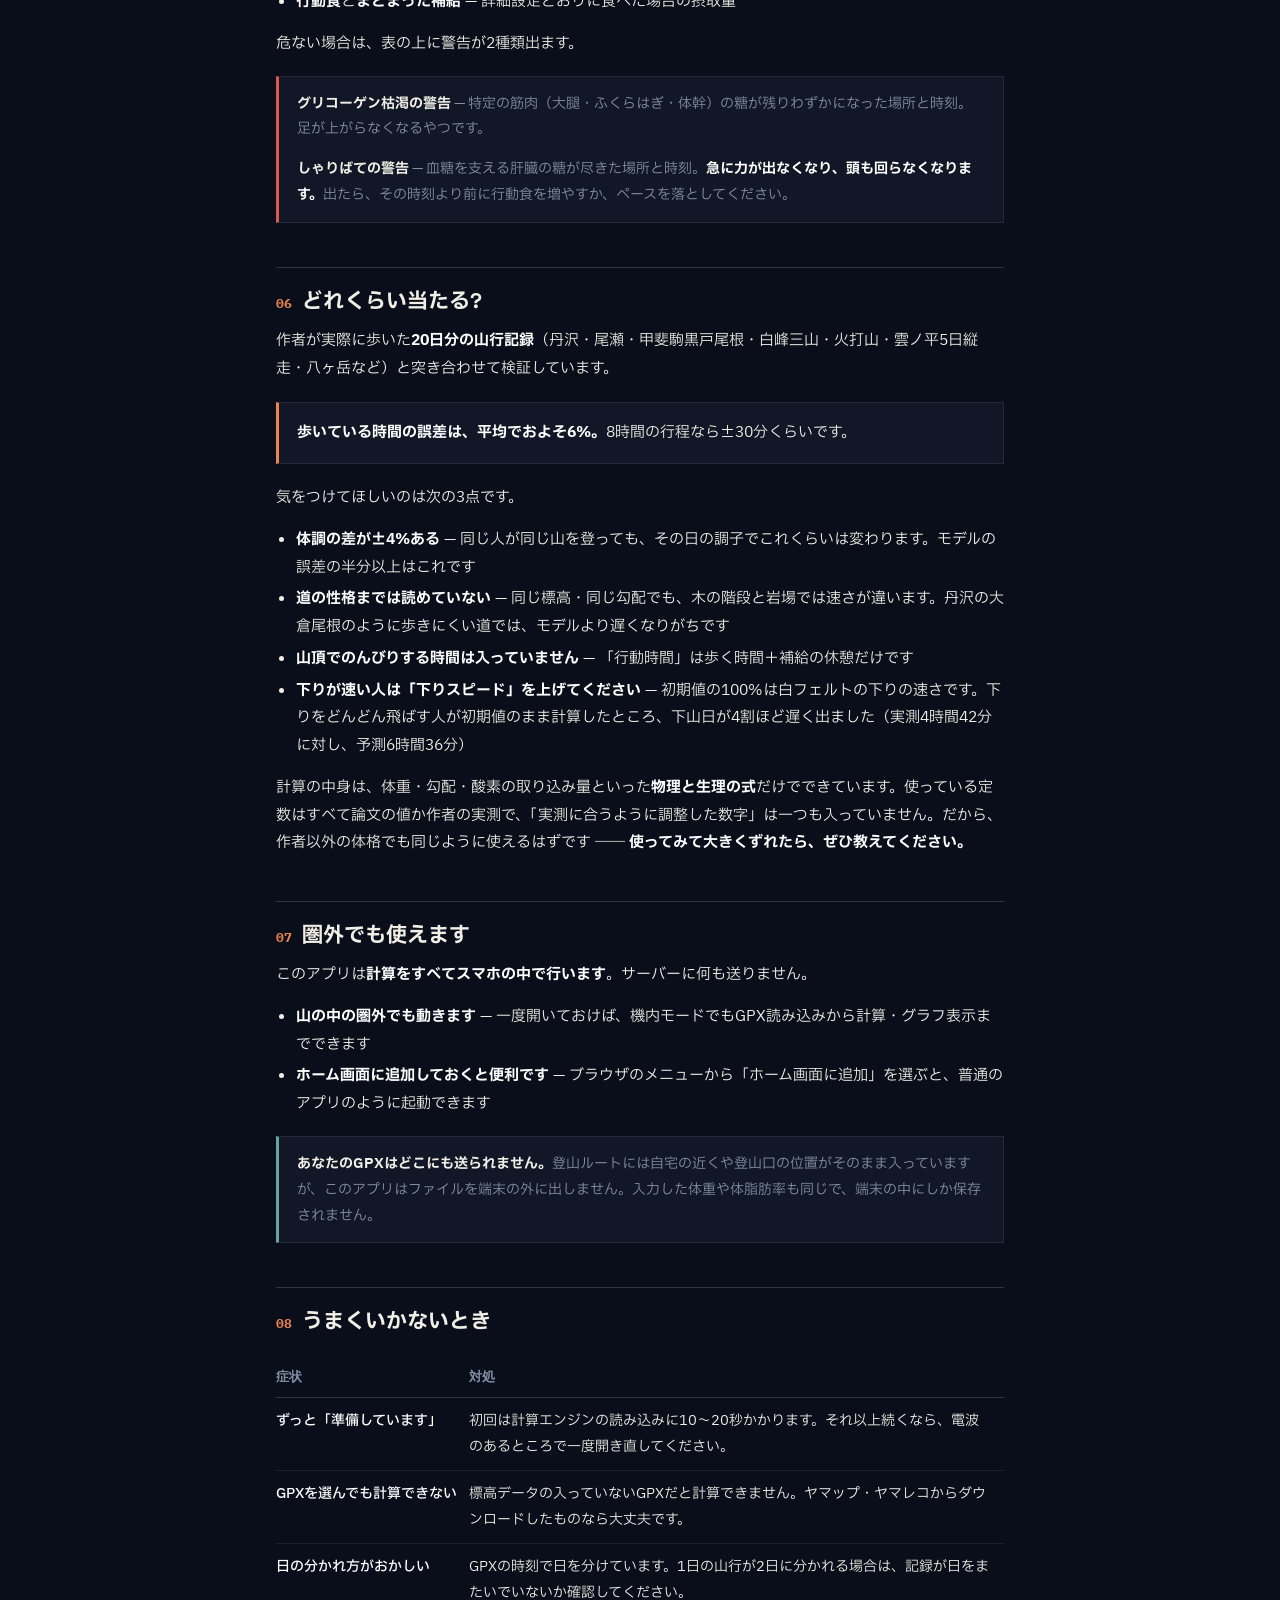
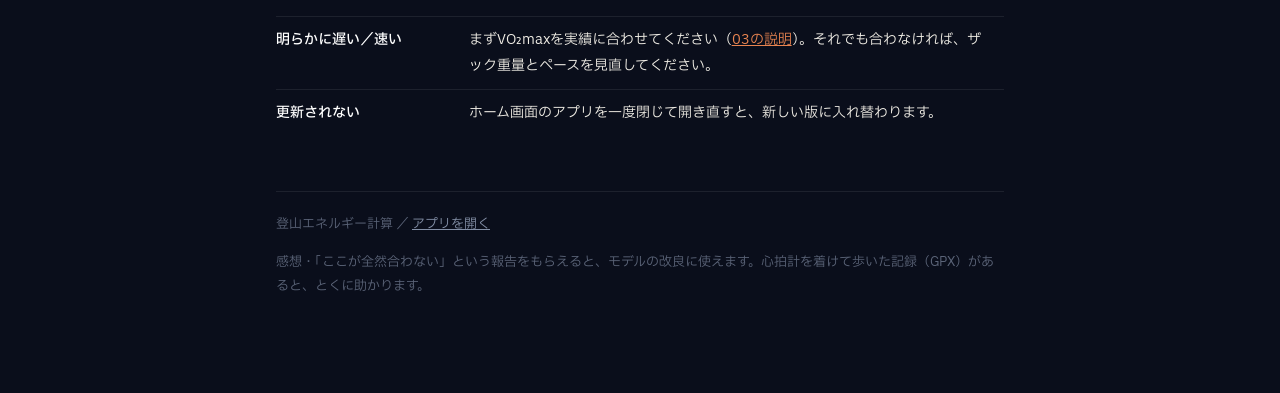
==== commit 83db474b: "「下りスピード」を選べるようにする（50〜150%、白フェルト基準） 開発元の 1acefd0 を取り込む。  下りの速さは人によって大きく違うのに、これまではモデル内部で白フェルトの 実測値に固定さ" ====
--- a/help.html
+++ b/help.html
@@ -219,6 +219,10 @@
     <td>ペース</td><td class="def">やや速い</td>
     <td>どれくらい頑張って歩くか。「のんびり」〜「速い」の7段階。下に説明があります。</td>
   </tr>
+  <tr>
+    <td>下りスピード<br>（白フェルト基準）</td><td class="def">100 %</td>
+    <td>下りをどれだけ飛ばすか。50〜150%を10%刻みで選びます。<strong>下りの区間にだけ効きます</strong>（登りと平地は変わりません）。下に合わせ方を書きました。</td>
+  </tr>
 </table>
 </div>
 
@@ -253,6 +257,28 @@
 </div>
 
 <p>YAMAP の活動記録に出る「コースタイム比」を見て、<strong>いつも 150〜200% で歩いている人は「やや速い」〜「速い」</strong>を選んでください。初期値は「やや速い（150%）」です。</p>
+
+<h3 id="descent">「下りスピード」の合わせ方</h3>
+
+<p>登りの速さと下りの速さは、人によってまったく別です。<strong>登りは人並みでも下りで抜かれる人</strong>もいれば、<strong>その逆</strong>もいます。そこで下りだけ別に選べるようにしてあります。</p>
+
+<p><strong>100% が基準</strong>で、これは<strong>白フェルト（YAMAPのハンドルネーム）の下りの速さ</strong>です。実測から出した値なので、ここが物差しになっています。数字を上げるほど下りが速くなります。<strong>白フェルトより下りが速い人は100%より上、慎重に降りる人は下</strong>を選んでください。</p>
+
+<div class="lead">
+  <p><strong>一度だけ、合わせてください。</strong></p>
+  <ol style="margin-bottom:0">
+    <li><strong>下りの長い山</strong>を過去に歩いたときのGPXを読み込んで計算する</li>
+    <li>出てきた時間を、<strong>実際にかかった時間</strong>と比べる</li>
+    <li>モデルのほうが遅ければ数字を上げ、速ければ下げて、合うまで10%ずつ動かす</li>
+    <li>合ったら<strong>「現在の値を規定値に設定」</strong>を押す。次からはその値で計算されます</li>
+  </ol>
+</div>
+
+<p>目安として、下りをどんどん飛ばすタイプの人（YAMAPのコースタイム比で普段190〜210%くらい）で <strong>140%</strong> ほどになった例があります。膝をかばって慎重に降りる方は 100% より下になります。</p>
+
+<div class="note">
+  <p><b>急な下りではこの設定はあまり効きません。</b>急斜面では「どれだけ速く足を運べるか」ではなく「脚が落下をどれだけ受け止められるか」で速度が決まるためです。効くのは緩い〜中くらいの下りで、下山日のように長く緩く下る日にいちばん効きます。</p>
+</div>
 
 <!-- 4 -->
 <h2><span class="n">04</span>詳細設定（触らなくても動きます）</h2>
@@ -356,7 +382,7 @@
   <li><strong>体調の差が±4%ある</strong> — 同じ人が同じ山を登っても、その日の調子でこれくらいは変わります。モデルの誤差の半分以上はこれです</li>
   <li><strong>道の性格までは読めていない</strong> — 同じ標高・同じ勾配でも、木の階段と岩場では速さが違います。丹沢の大倉尾根のように歩きにくい道では、モデルより遅くなりがちです</li>
   <li><strong>山頂でのんびりする時間は入っていません</strong> — 「行動時間」は歩く時間＋補給の休憩だけです</li>
-  <li><strong>下りが速い人は、モデルのほうが遅く出ます</strong> — 下りの速さの上限が、作者の体で測った値で固定になっているためです。下りをどんどん飛ばすタイプの人は、実際にはもっと速く下れます</li>
+  <li><strong>下りが速い人は「下りスピード」を上げてください</strong> — 初期値の100%は白フェルトの下りの速さです。下りをどんどん飛ばす人が初期値のまま計算したところ、下山日が4割ほど遅く出ました（実測4時間42分に対し、予測6時間36分）</li>
 </ul>
 
 <p>計算の中身は、体重・勾配・酸素の取り込み量といった<strong>物理と生理の式</strong>だけでできています。使っている定数はすべて論文の値か作者の実測で、「実測に合うように調整した数字」は一つも入っていません。だから、作者以外の体格でも同じように使えるはずです ―― <strong>使ってみて大きくずれたら、ぜひ教えてください。</strong></p>
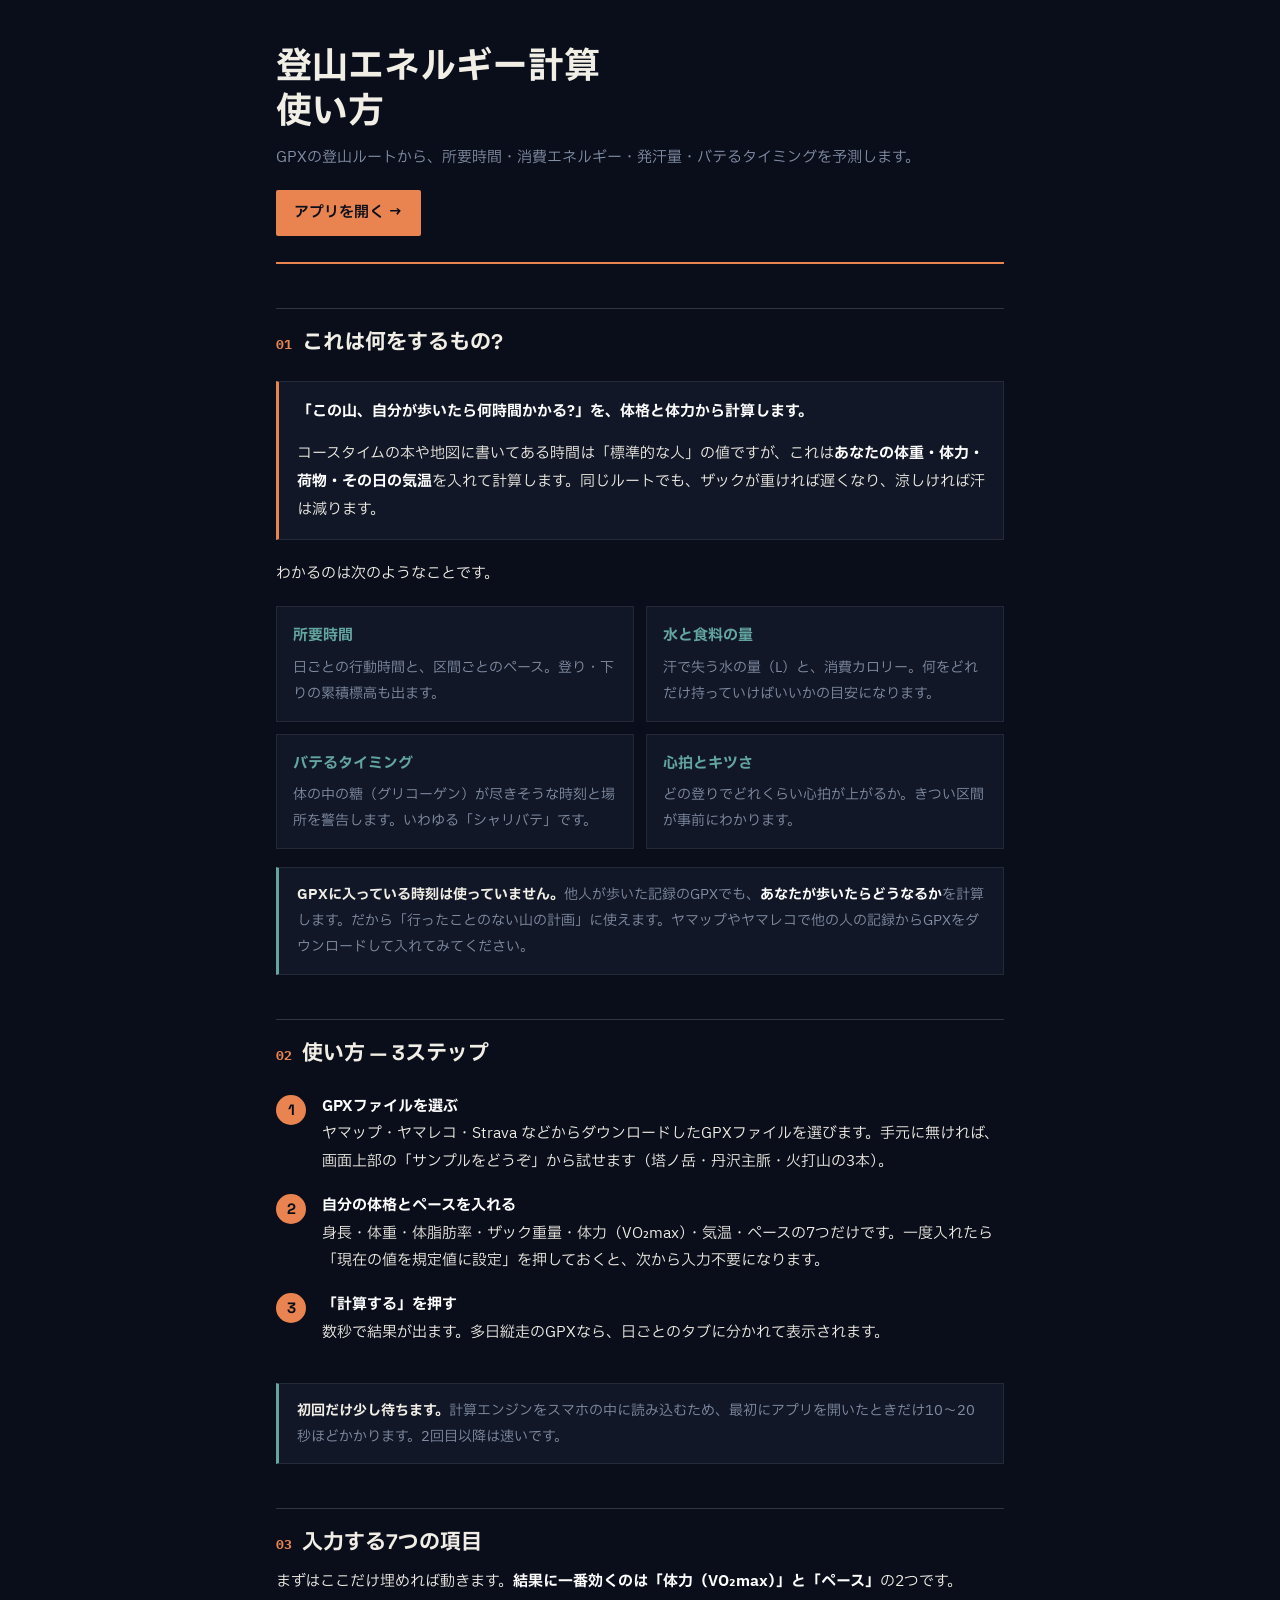
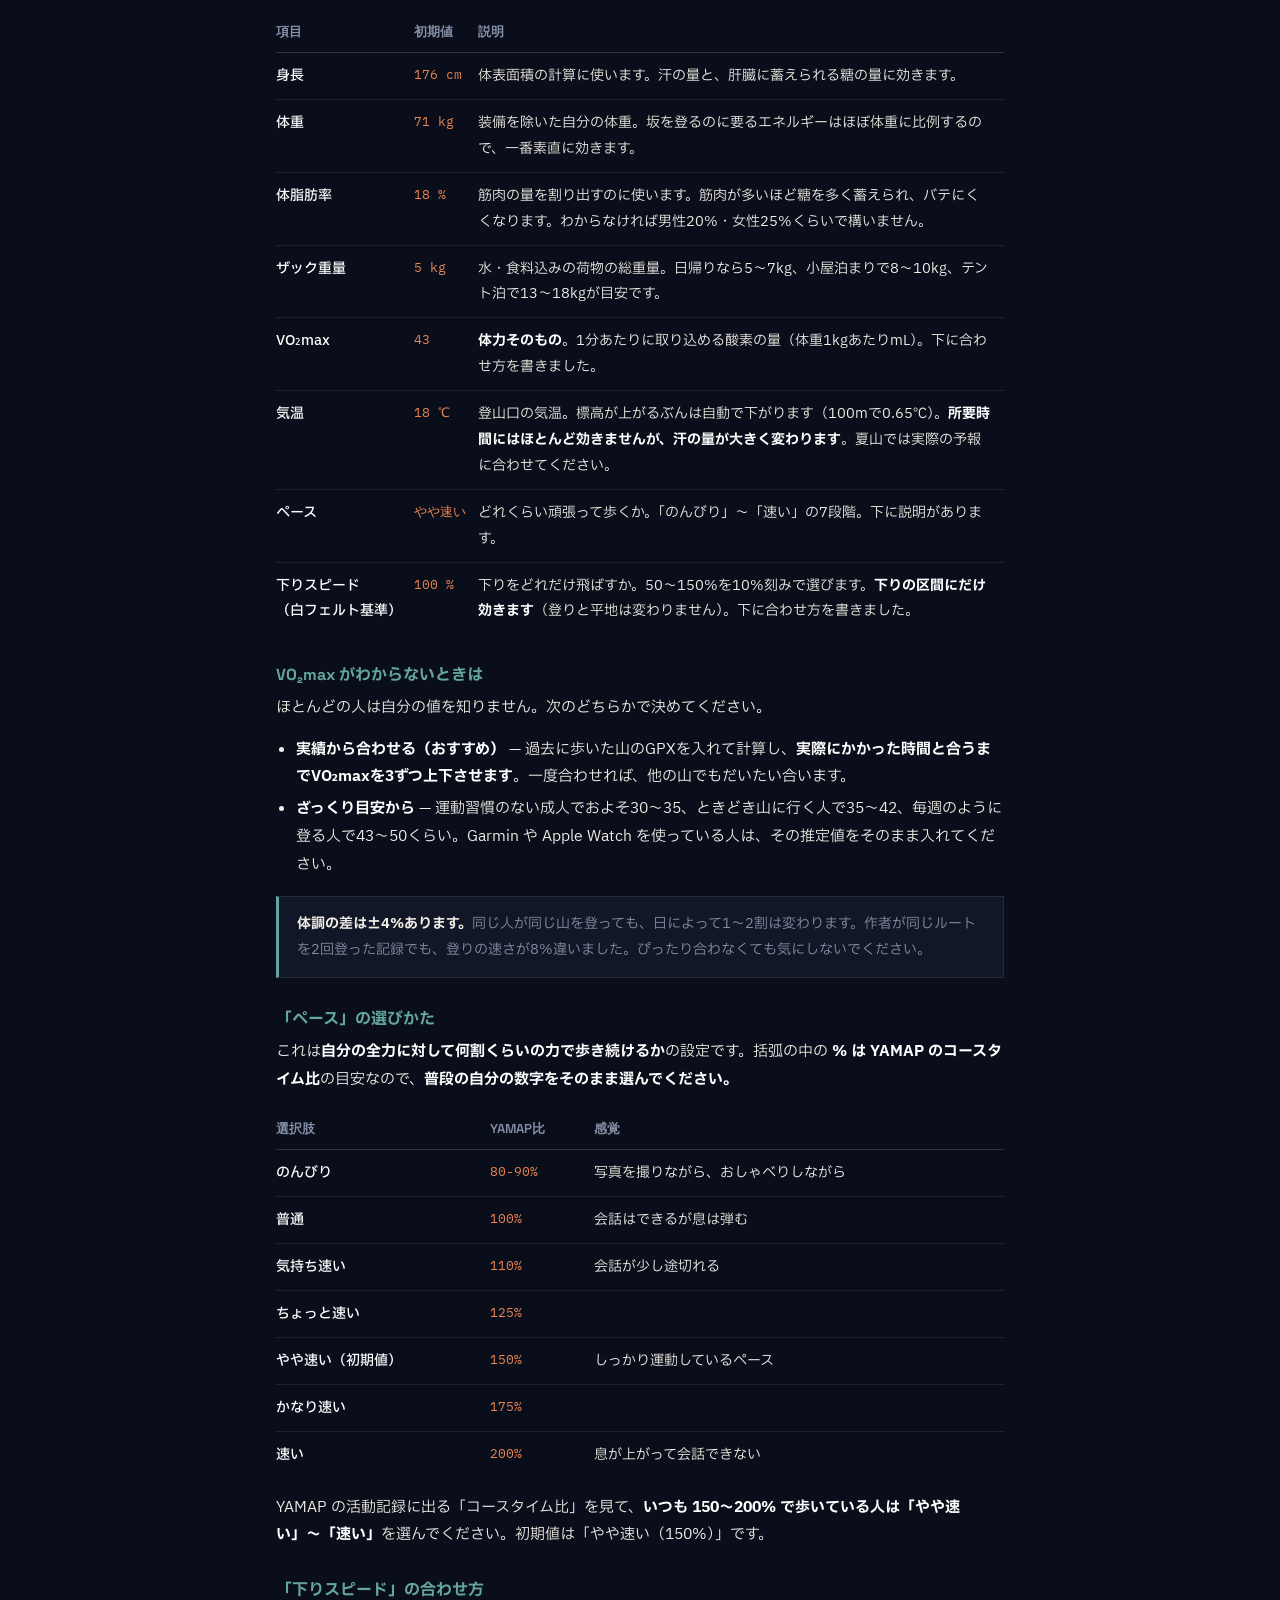
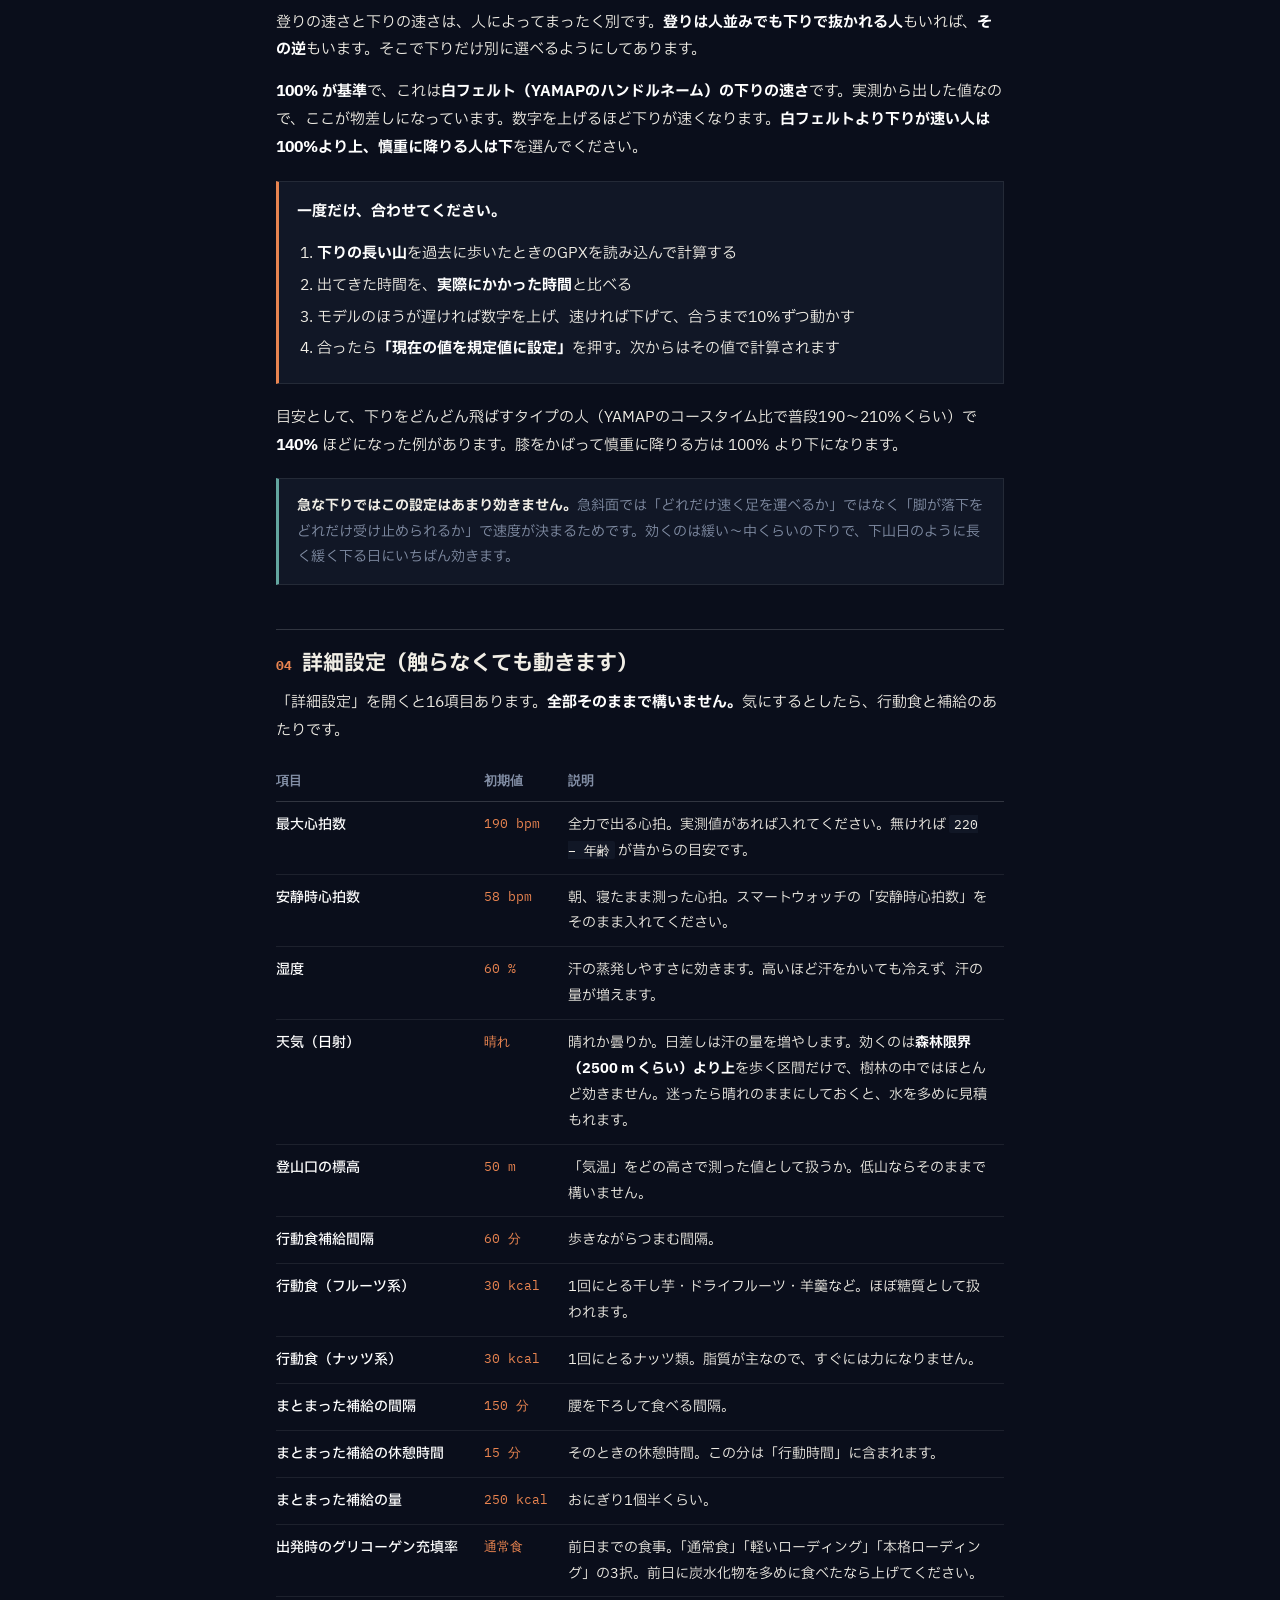
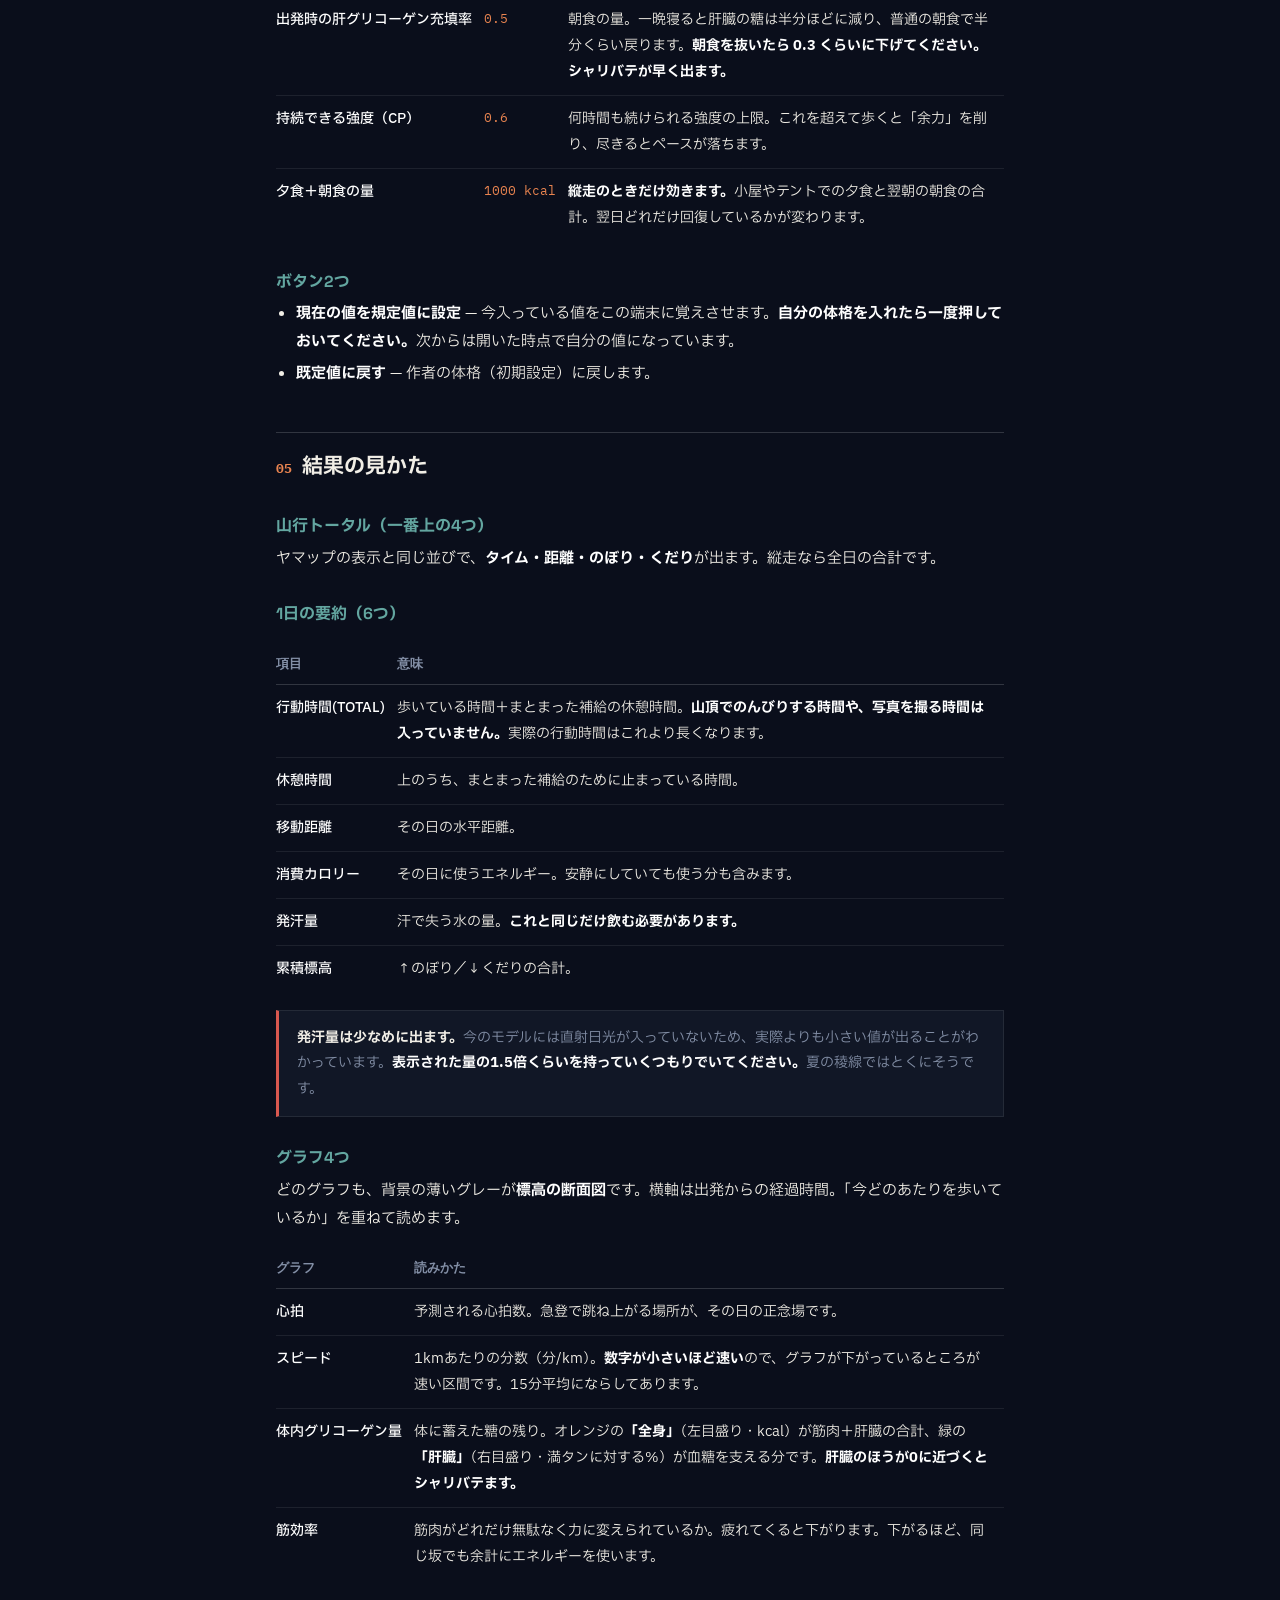
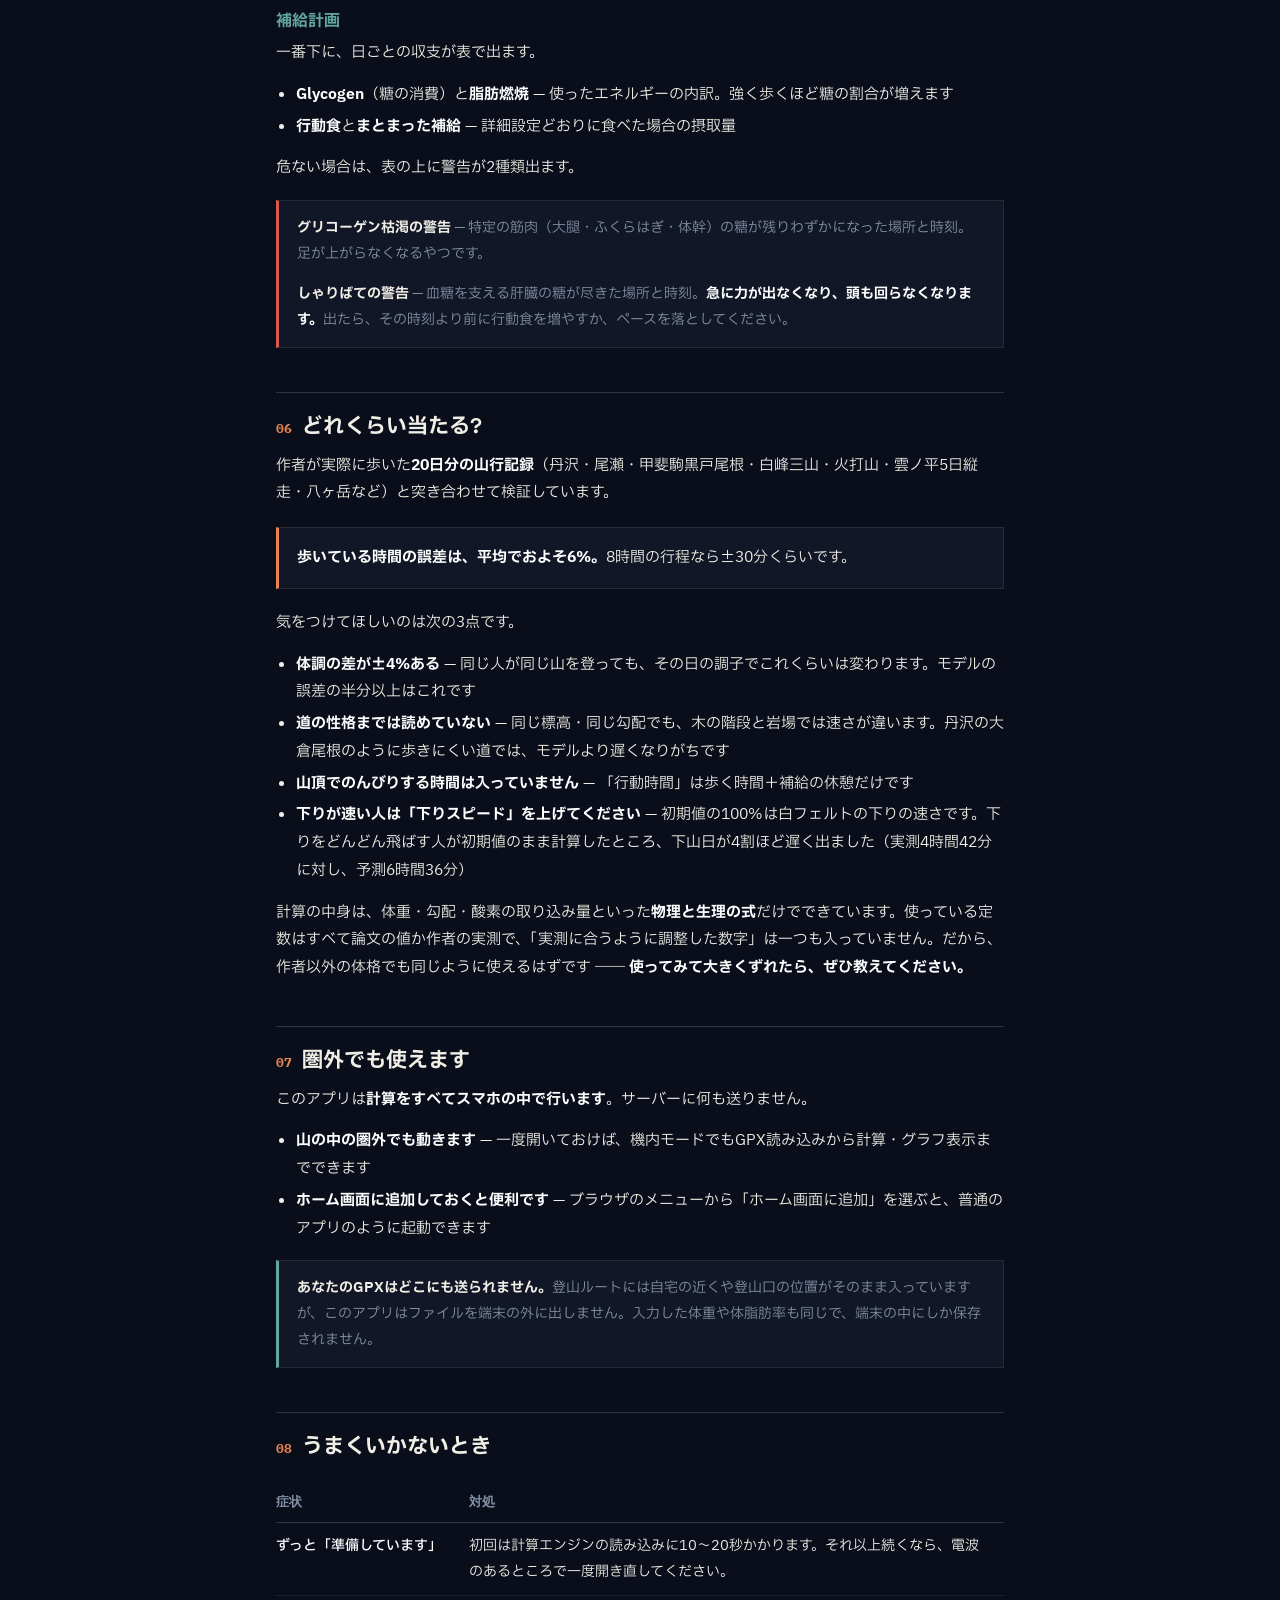
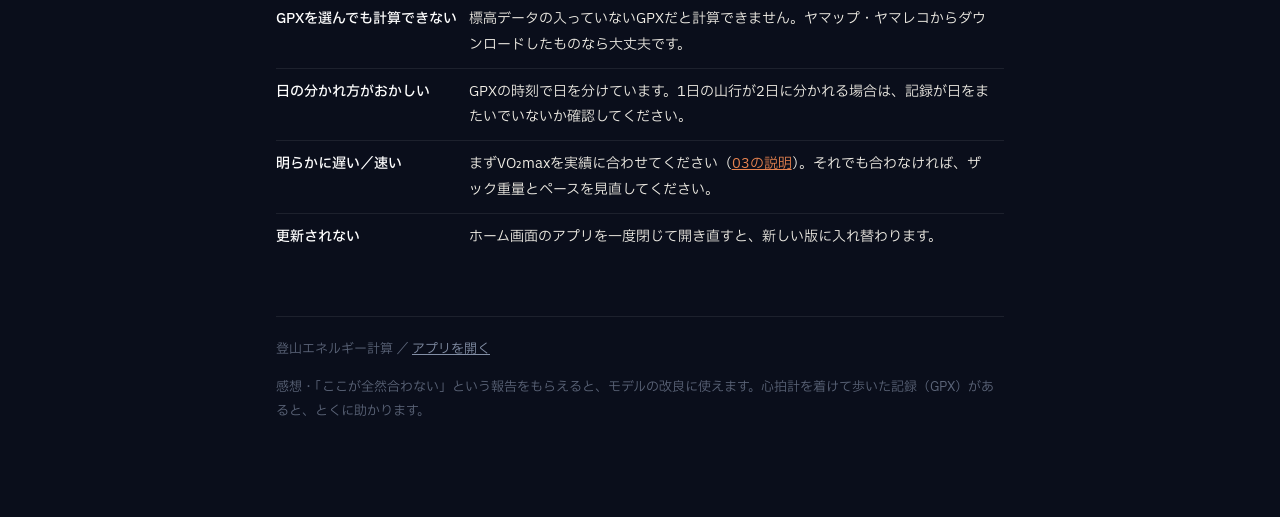
==== commit b94b4fb7: "v27: 体温・発汗の見直し（Phase 7）と詳細設定の「天気」、r_muscle の削除を反映 tozan01 の 00882d6〜59a46d2 を反映。 - 発汗量: 深部体温の張り付きを解消" ====
--- a/help.html
+++ b/help.html
@@ -283,7 +283,7 @@
 <!-- 4 -->
 <h2><span class="n">04</span>詳細設定（触らなくても動きます）</h2>
 
-<p>「詳細設定」を開くと14項目あります。<strong>全部そのままで構いません。</strong>気にするとしたら、行動食と補給のあたりです。</p>
+<p>「詳細設定」を開くと16項目あります。<strong>全部そのままで構いません。</strong>気にするとしたら、行動食と補給のあたりです。</p>
 
 <div class="tblwrap">
 <table>
@@ -291,6 +291,7 @@
   <tr><td>最大心拍数</td><td class="def">190 bpm</td><td>全力で出る心拍。実測値があれば入れてください。無ければ <code>220 − 年齢</code> が昔からの目安です。</td></tr>
   <tr><td>安静時心拍数</td><td class="def">58 bpm</td><td>朝、寝たまま測った心拍。スマートウォッチの「安静時心拍数」をそのまま入れてください。</td></tr>
   <tr><td>湿度</td><td class="def">60 %</td><td>汗の蒸発しやすさに効きます。高いほど汗をかいても冷えず、汗の量が増えます。</td></tr>
+  <tr><td>天気（日射）</td><td class="def">晴れ</td><td>晴れか曇りか。日差しは汗の量を増やします。効くのは<strong>森林限界（2500 m くらい）より上</strong>を歩く区間だけで、樹林の中ではほとんど効きません。迷ったら晴れのままにしておくと、水を多めに見積もれます。</td></tr>
   <tr><td>登山口の標高</td><td class="def">50 m</td><td>「気温」をどの高さで測った値として扱うか。低山ならそのままで構いません。</td></tr>
   <tr><td>行動食補給間隔</td><td class="def">60 分</td><td>歩きながらつまむ間隔。</td></tr>
   <tr><td>行動食（フルーツ系）</td><td class="def">30 kcal</td><td>1回にとる干し芋・ドライフルーツ・羊羹など。ほぼ糖質として扱われます。</td></tr>
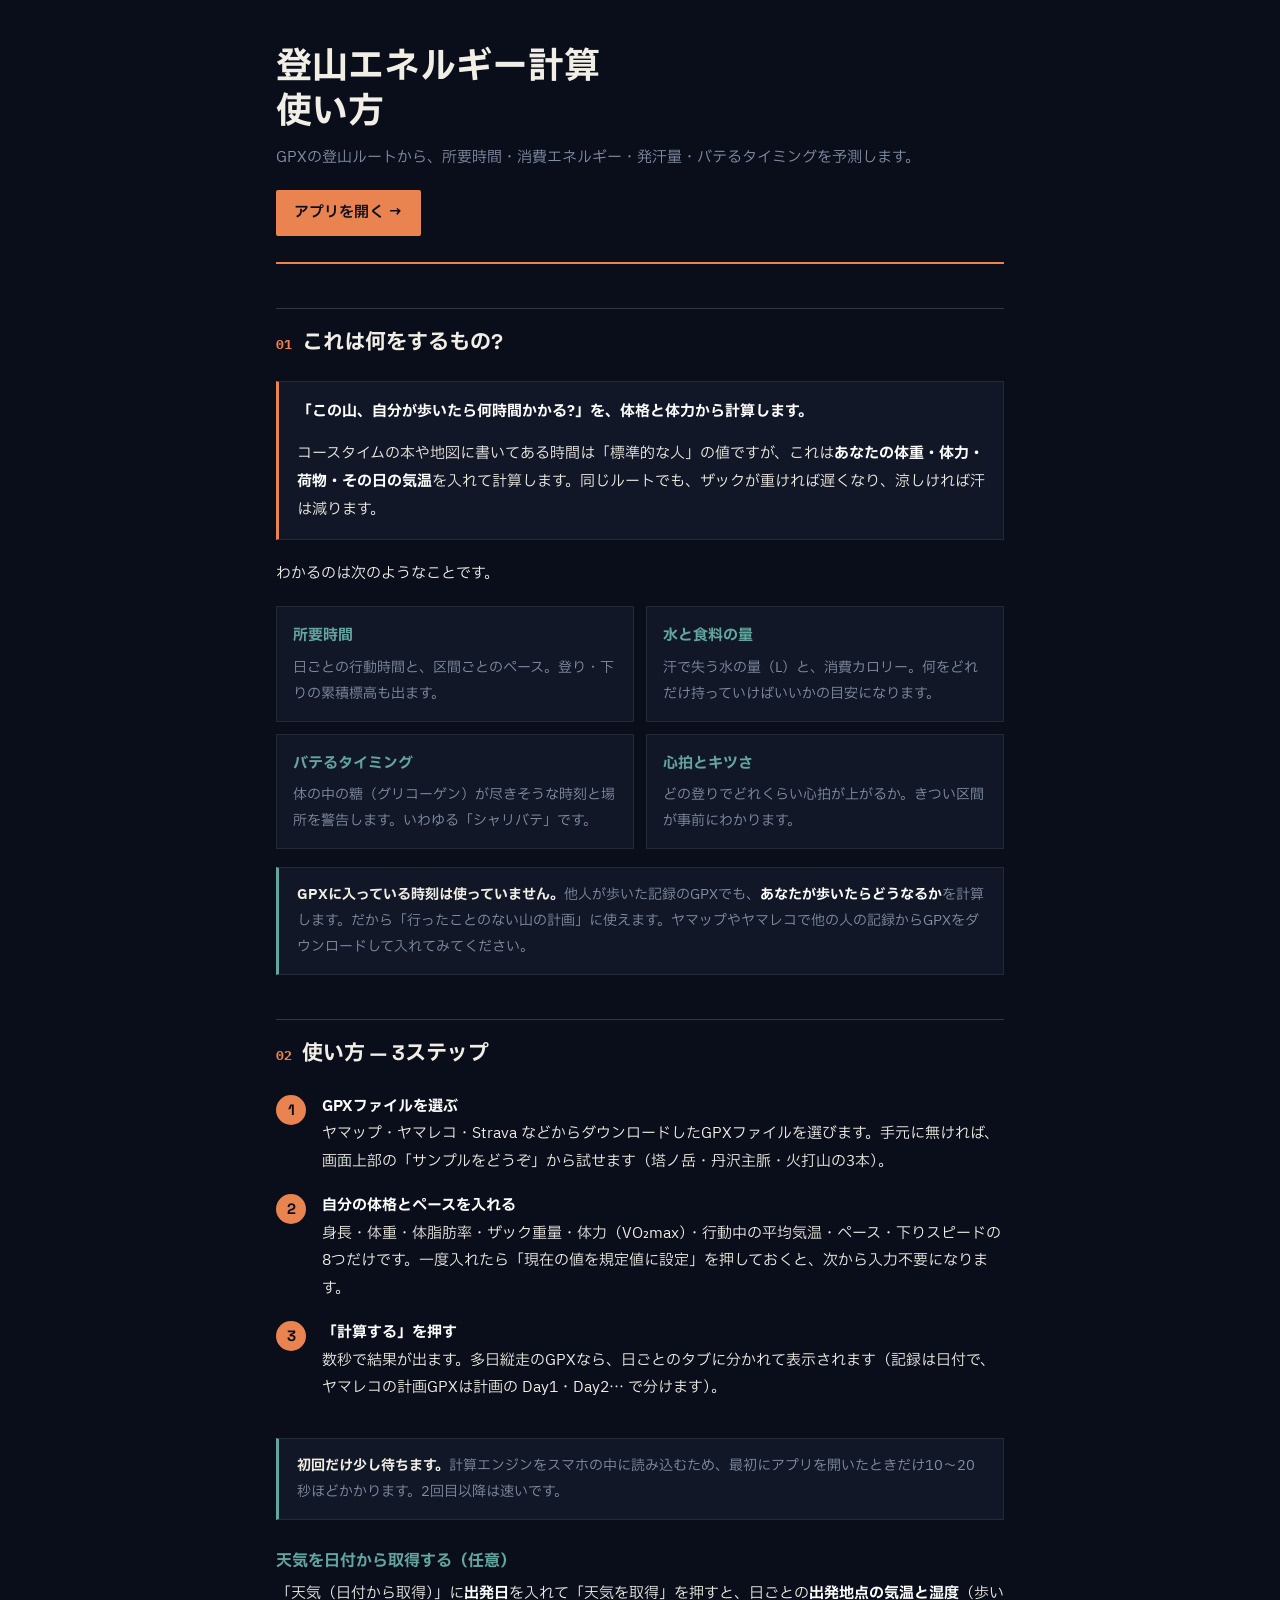
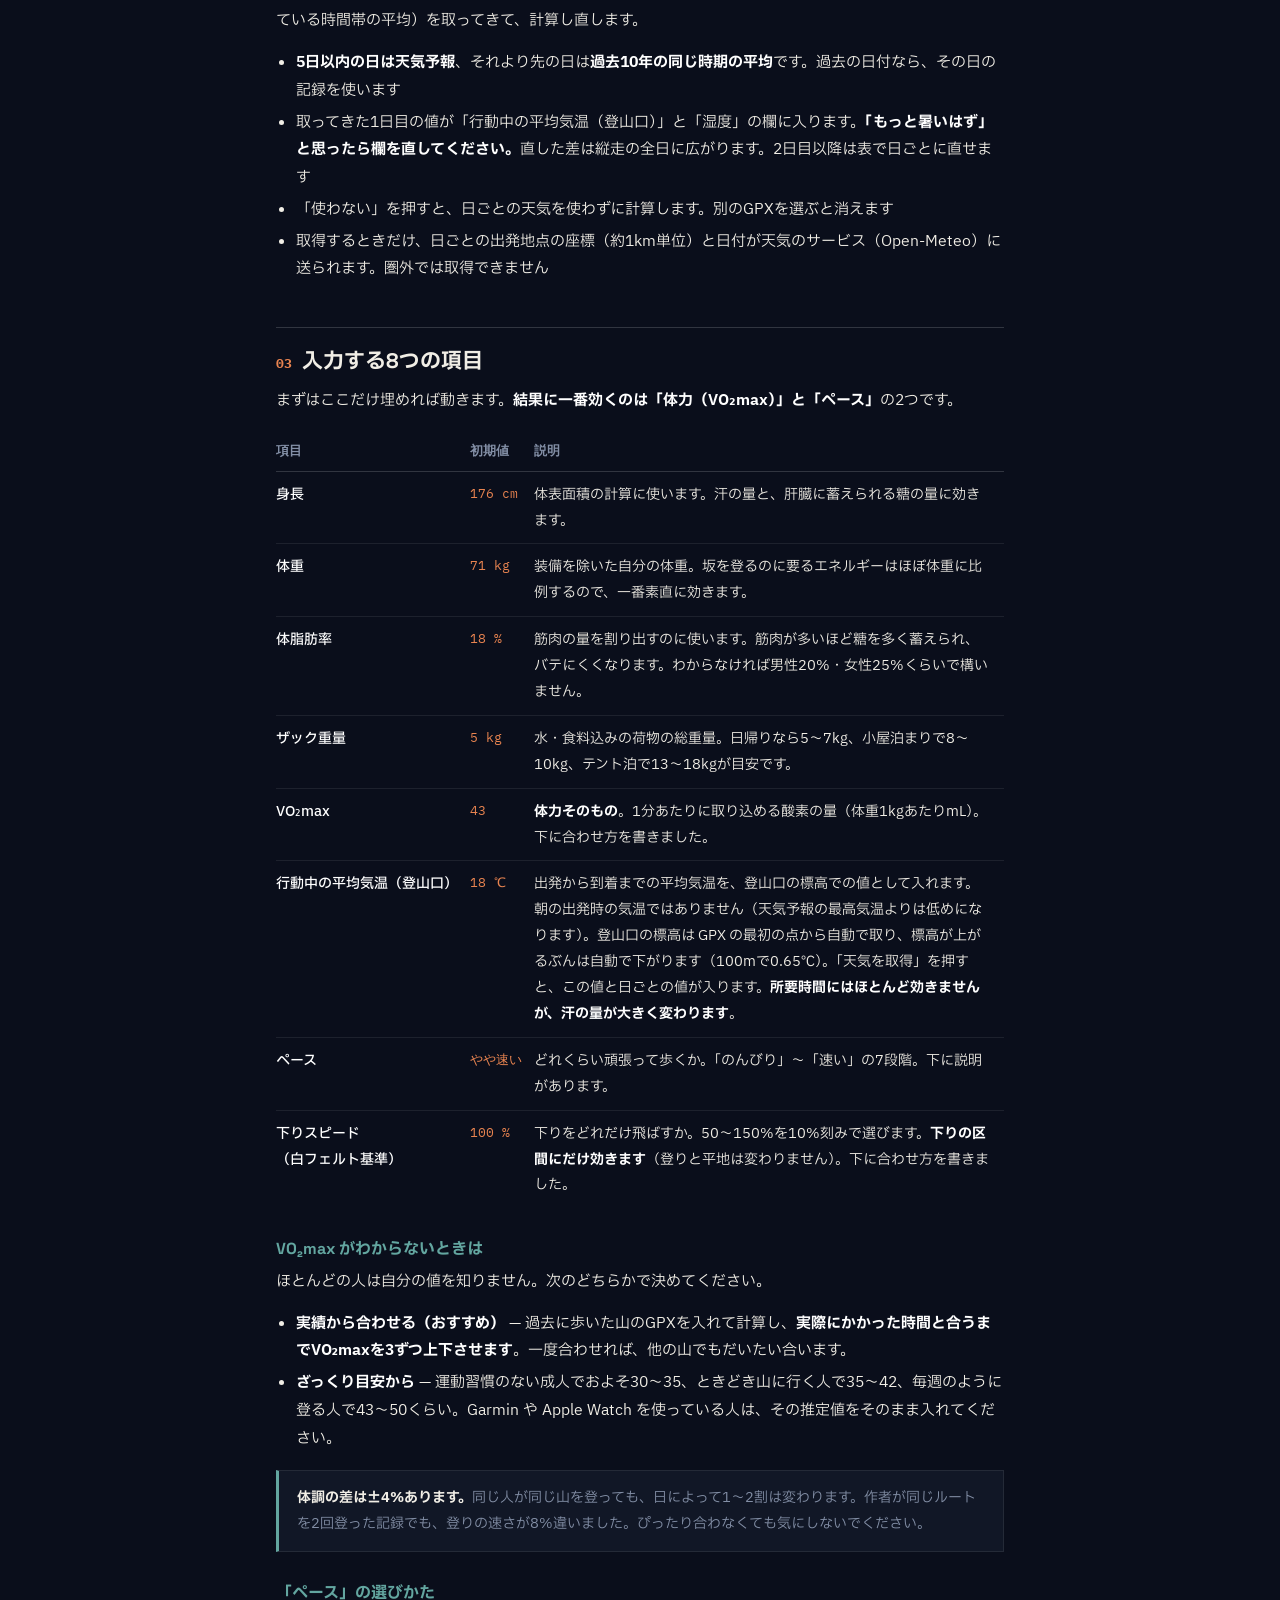
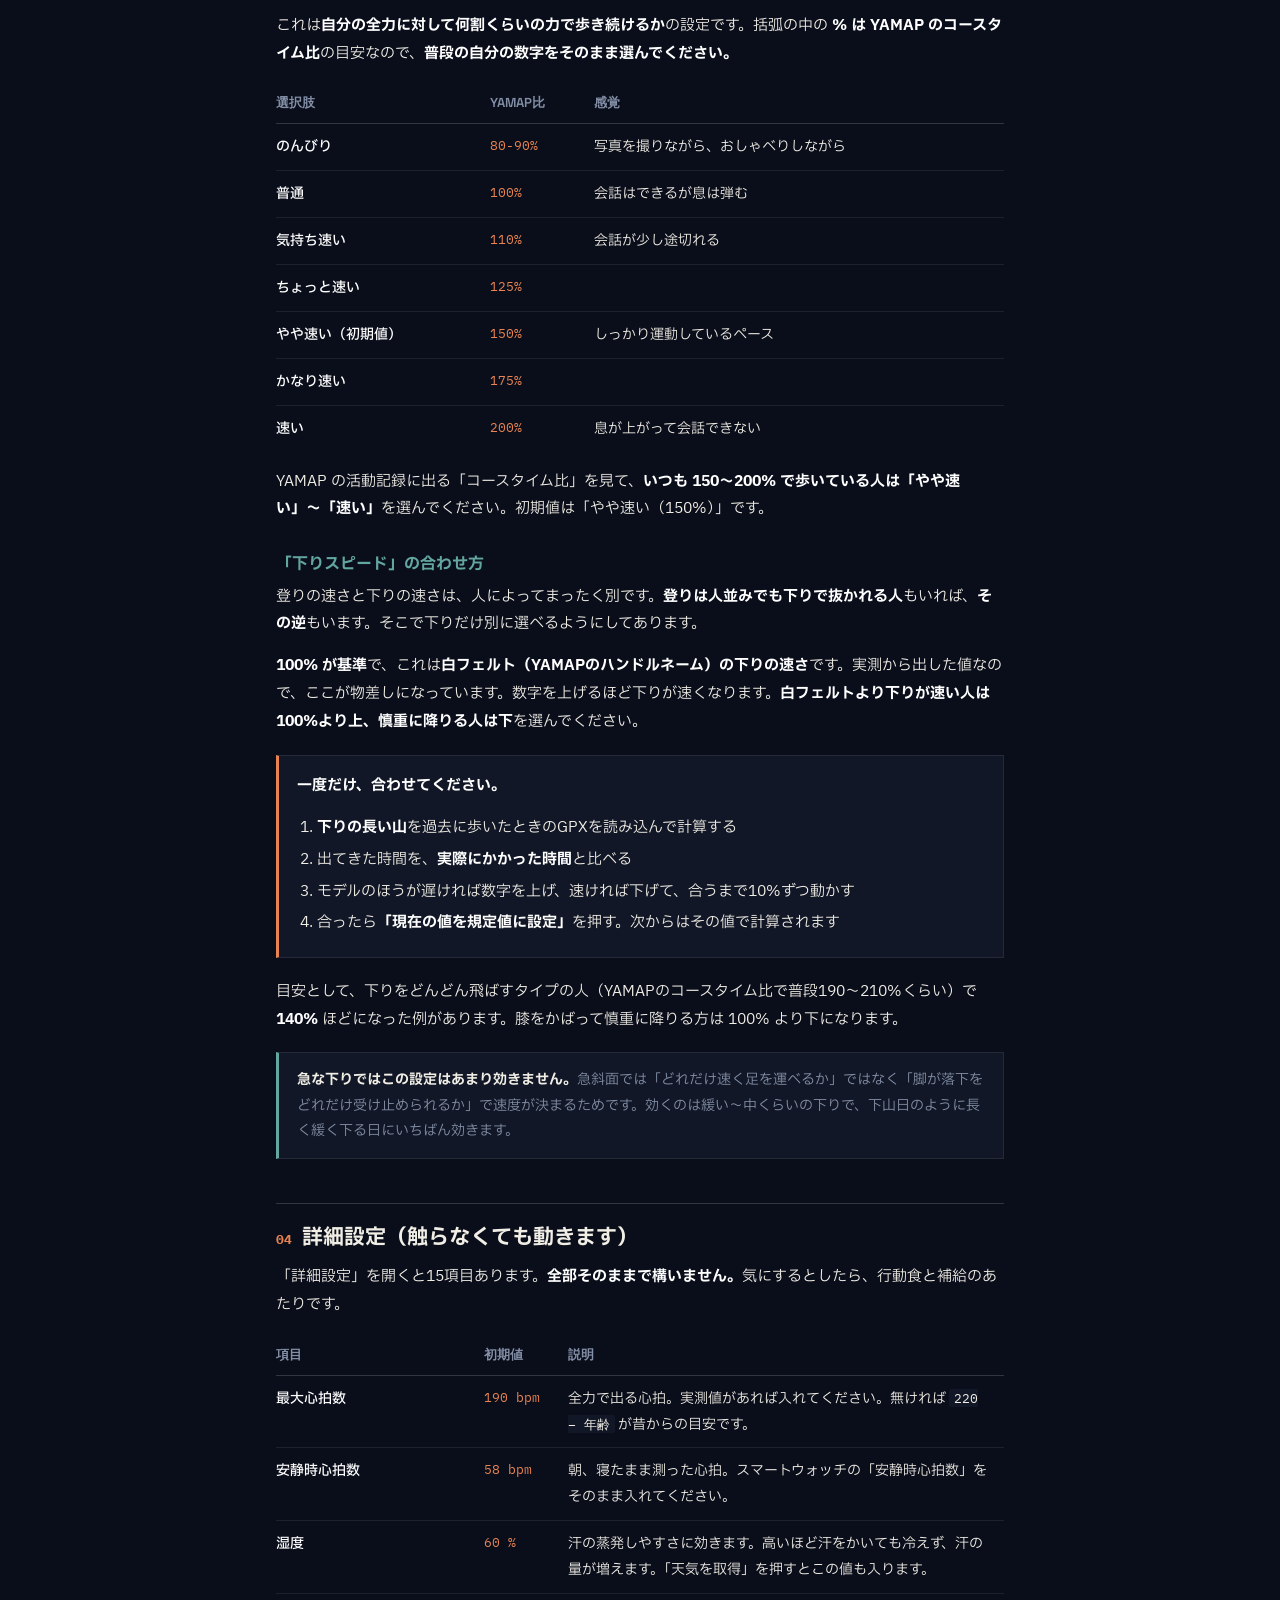
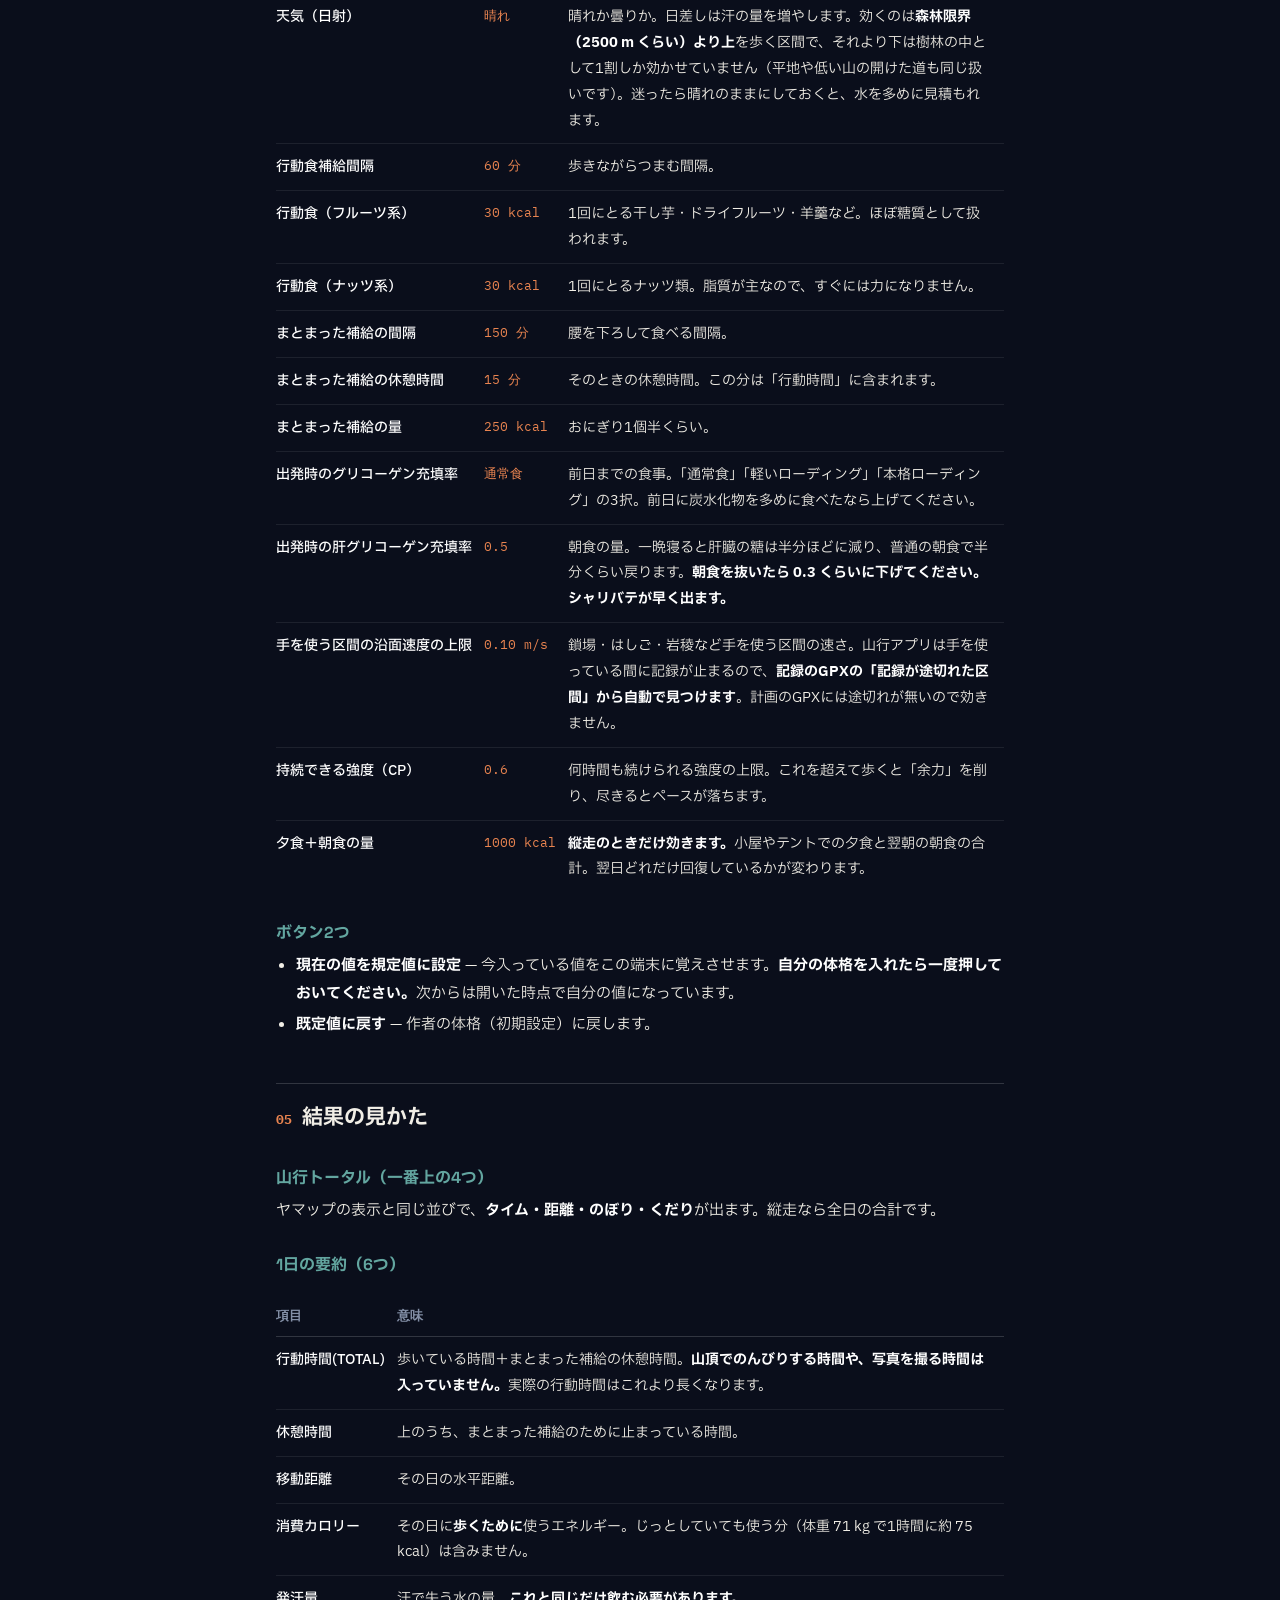
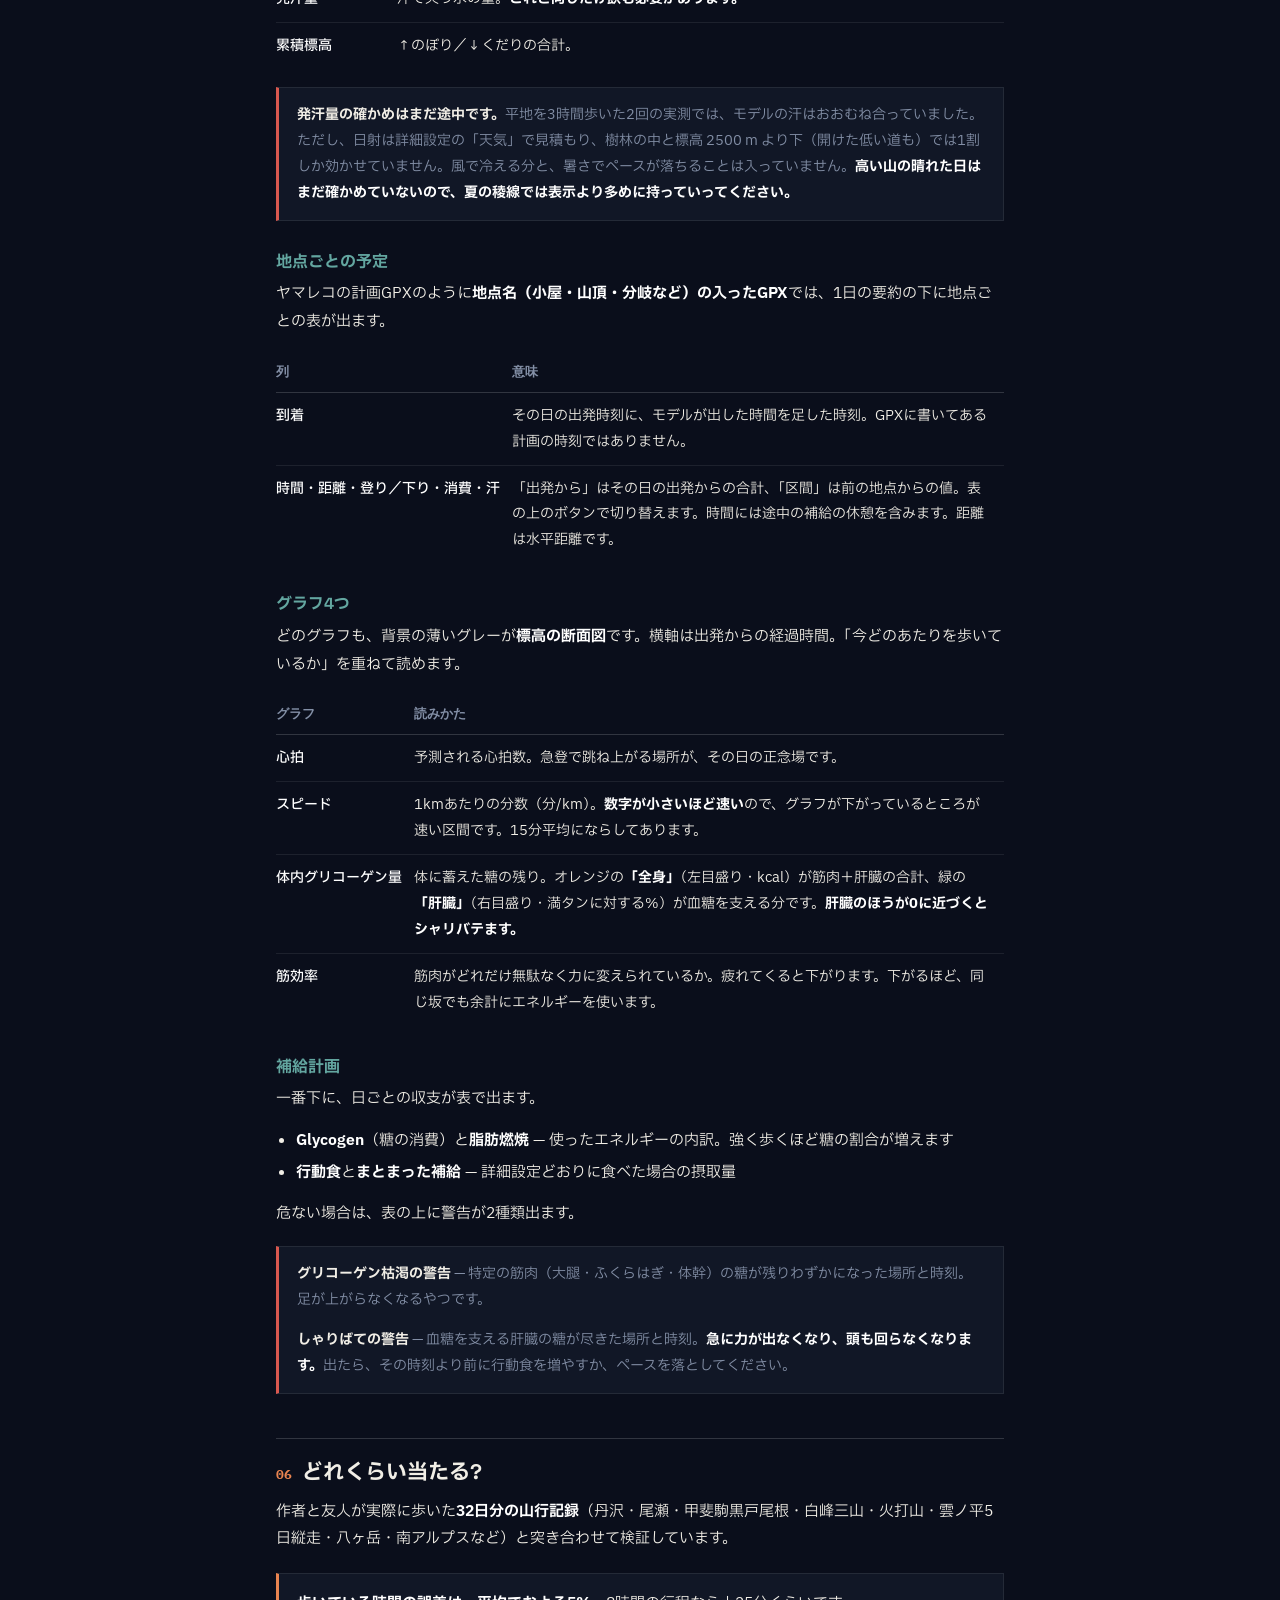
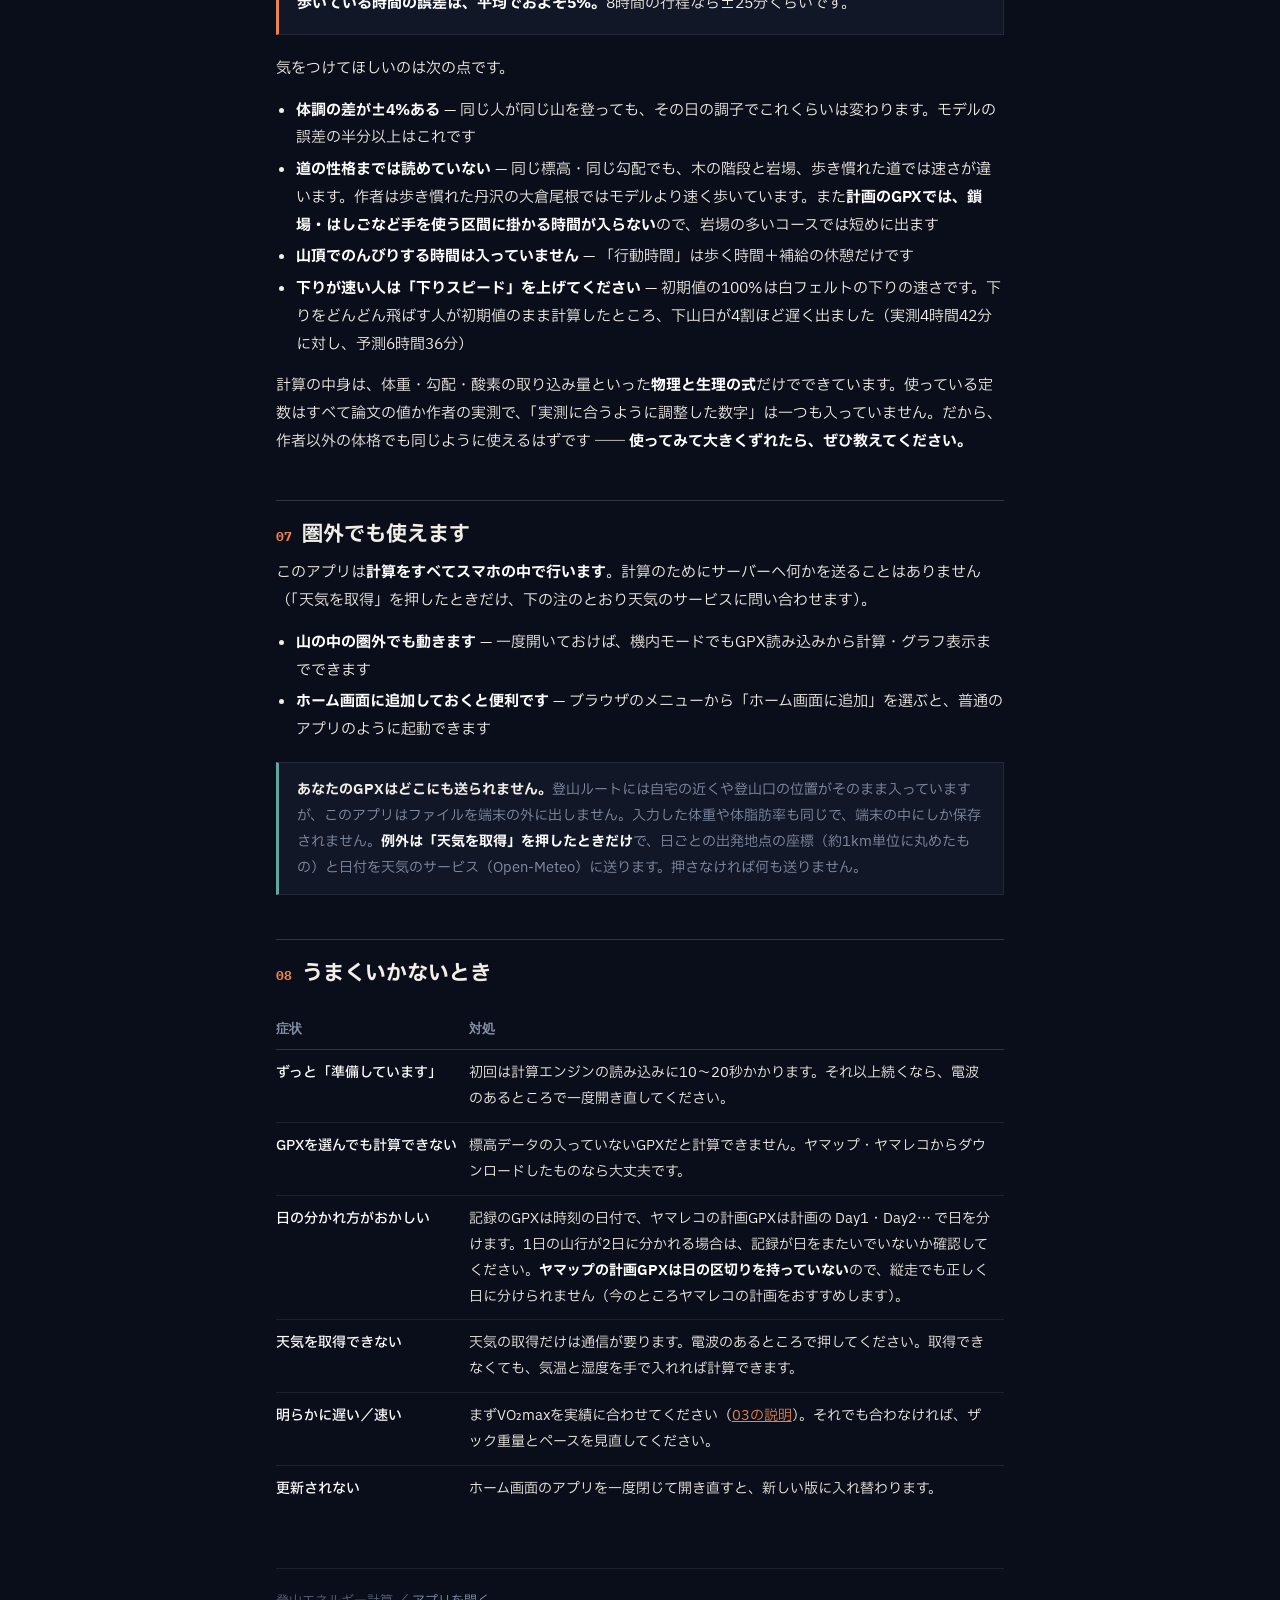
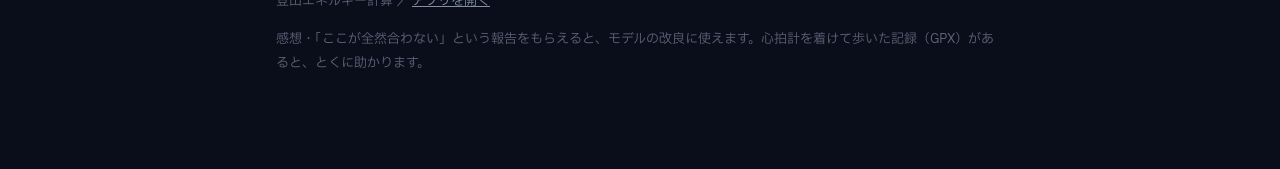
==== commit 2b384a58: "v29: 地点ごとの予定・天気の取得・登山口の標高の自動設定、説明書の更新 tozan01 の 84b86b1 までを反映。 - 地点名の入った GPX（ヤマレコの計画など）で「地点ごとの予定」の表（" ====
--- a/help.html
+++ b/help.html
@@ -174,17 +174,27 @@
   <li><b>GPXファイルを選ぶ</b>
     ヤマップ・ヤマレコ・Strava などからダウンロードしたGPXファイルを選びます。手元に無ければ、画面上部の「サンプルをどうぞ」から試せます（塔ノ岳・丹沢主脈・火打山の3本）。</li>
   <li><b>自分の体格とペースを入れる</b>
-    身長・体重・体脂肪率・ザック重量・体力（VO₂max）・気温・ペースの7つだけです。一度入れたら「現在の値を規定値に設定」を押しておくと、次から入力不要になります。</li>
+    身長・体重・体脂肪率・ザック重量・体力（VO₂max）・行動中の平均気温・ペース・下りスピードの8つだけです。一度入れたら「現在の値を規定値に設定」を押しておくと、次から入力不要になります。</li>
   <li><b>「計算する」を押す</b>
-    数秒で結果が出ます。多日縦走のGPXなら、日ごとのタブに分かれて表示されます。</li>
+    数秒で結果が出ます。多日縦走のGPXなら、日ごとのタブに分かれて表示されます（記録は日付で、ヤマレコの計画GPXは計画の Day1・Day2… で分けます）。</li>
 </ol>
 
 <div class="note">
   <p><b>初回だけ少し待ちます。</b>計算エンジンをスマホの中に読み込むため、最初にアプリを開いたときだけ10〜20秒ほどかかります。2回目以降は速いです。</p>
 </div>
 
+<h3 id="weather">天気を日付から取得する（任意）</h3>
+
+<p>「天気（日付から取得）」に<strong>出発日</strong>を入れて「天気を取得」を押すと、日ごとの<strong>出発地点の気温と湿度</strong>（歩いている時間帯の平均）を取ってきて、計算し直します。</p>
+<ul>
+  <li><strong>5日以内の日は天気予報</strong>、それより先の日は<strong>過去10年の同じ時期の平均</strong>です。過去の日付なら、その日の記録を使います</li>
+  <li>取ってきた1日目の値が「行動中の平均気温（登山口）」と「湿度」の欄に入ります。<strong>「もっと暑いはず」と思ったら欄を直してください。</strong>直した差は縦走の全日に広がります。2日目以降は表で日ごとに直せます</li>
+  <li>「使わない」を押すと、日ごとの天気を使わずに計算します。別のGPXを選ぶと消えます</li>
+  <li>取得するときだけ、日ごとの出発地点の座標（約1km単位）と日付が天気のサービス（Open-Meteo）に送られます。圏外では取得できません</li>
+</ul>
+
 <!-- 3 -->
-<h2><span class="n">03</span>入力する7つの項目</h2>
+<h2><span class="n">03</span>入力する8つの項目</h2>
 
 <p>まずはここだけ埋めれば動きます。<strong>結果に一番効くのは「体力（VO₂max）」と「ペース」</strong>の2つです。</p>
 
@@ -212,8 +222,8 @@
     <td><strong>体力そのもの</strong>。1分あたりに取り込める酸素の量（体重1kgあたりmL）。下に合わせ方を書きました。</td>
   </tr>
   <tr>
-    <td>気温</td><td class="def">18 ℃</td>
-    <td>登山口の気温。標高が上がるぶんは自動で下がります（100mで0.65℃）。<strong>所要時間にはほとんど効きませんが、汗の量が大きく変わります</strong>。夏山では実際の予報に合わせてください。</td>
+    <td>行動中の平均気温（登山口）</td><td class="def">18 ℃</td>
+    <td>出発から到着までの平均気温を、登山口の標高での値として入れます。朝の出発時の気温ではありません（天気予報の最高気温よりは低めになります）。登山口の標高は GPX の最初の点から自動で取り、標高が上がるぶんは自動で下がります（100mで0.65℃）。「天気を取得」を押すと、この値と日ごとの値が入ります。<strong>所要時間にはほとんど効きませんが、汗の量が大きく変わります</strong>。</td>
   </tr>
   <tr>
     <td>ペース</td><td class="def">やや速い</td>
@@ -283,16 +293,15 @@
 <!-- 4 -->
 <h2><span class="n">04</span>詳細設定（触らなくても動きます）</h2>
 
-<p>「詳細設定」を開くと16項目あります。<strong>全部そのままで構いません。</strong>気にするとしたら、行動食と補給のあたりです。</p>
+<p>「詳細設定」を開くと15項目あります。<strong>全部そのままで構いません。</strong>気にするとしたら、行動食と補給のあたりです。</p>
 
 <div class="tblwrap">
 <table>
   <tr><th>項目</th><th>初期値</th><th>説明</th></tr>
   <tr><td>最大心拍数</td><td class="def">190 bpm</td><td>全力で出る心拍。実測値があれば入れてください。無ければ <code>220 − 年齢</code> が昔からの目安です。</td></tr>
   <tr><td>安静時心拍数</td><td class="def">58 bpm</td><td>朝、寝たまま測った心拍。スマートウォッチの「安静時心拍数」をそのまま入れてください。</td></tr>
-  <tr><td>湿度</td><td class="def">60 %</td><td>汗の蒸発しやすさに効きます。高いほど汗をかいても冷えず、汗の量が増えます。</td></tr>
-  <tr><td>天気（日射）</td><td class="def">晴れ</td><td>晴れか曇りか。日差しは汗の量を増やします。効くのは<strong>森林限界（2500 m くらい）より上</strong>を歩く区間だけで、樹林の中ではほとんど効きません。迷ったら晴れのままにしておくと、水を多めに見積もれます。</td></tr>
-  <tr><td>登山口の標高</td><td class="def">50 m</td><td>「気温」をどの高さで測った値として扱うか。低山ならそのままで構いません。</td></tr>
+  <tr><td>湿度</td><td class="def">60 %</td><td>汗の蒸発しやすさに効きます。高いほど汗をかいても冷えず、汗の量が増えます。「天気を取得」を押すとこの値も入ります。</td></tr>
+  <tr><td>天気（日射）</td><td class="def">晴れ</td><td>晴れか曇りか。日差しは汗の量を増やします。効くのは<strong>森林限界（2500 m くらい）より上</strong>を歩く区間で、それより下は樹林の中として1割しか効かせていません（平地や低い山の開けた道も同じ扱いです）。迷ったら晴れのままにしておくと、水を多めに見積もれます。</td></tr>
   <tr><td>行動食補給間隔</td><td class="def">60 分</td><td>歩きながらつまむ間隔。</td></tr>
   <tr><td>行動食（フルーツ系）</td><td class="def">30 kcal</td><td>1回にとる干し芋・ドライフルーツ・羊羹など。ほぼ糖質として扱われます。</td></tr>
   <tr><td>行動食（ナッツ系）</td><td class="def">30 kcal</td><td>1回にとるナッツ類。脂質が主なので、すぐには力になりません。</td></tr>
@@ -301,6 +310,7 @@
   <tr><td>まとまった補給の量</td><td class="def">250 kcal</td><td>おにぎり1個半くらい。</td></tr>
   <tr><td>出発時のグリコーゲン充填率</td><td class="def">通常食</td><td>前日までの食事。「通常食」「軽いローディング」「本格ローディング」の3択。前日に炭水化物を多めに食べたなら上げてください。</td></tr>
   <tr><td>出発時の肝グリコーゲン充填率</td><td class="def">0.5</td><td>朝食の量。一晩寝ると肝臓の糖は半分ほどに減り、普通の朝食で半分くらい戻ります。<strong>朝食を抜いたら 0.3 くらいに下げてください。シャリバテが早く出ます。</strong></td></tr>
+  <tr><td>手を使う区間の沿面速度の上限</td><td class="def">0.10 m/s</td><td>鎖場・はしご・岩稜など手を使う区間の速さ。山行アプリは手を使っている間に記録が止まるので、<strong>記録のGPXの「記録が途切れた区間」から自動で見つけます</strong>。計画のGPXには途切れが無いので効きません。</td></tr>
   <tr><td>持続できる強度（CP）</td><td class="def">0.6</td><td>何時間も続けられる強度の上限。これを超えて歩くと「余力」を削り、尽きるとペースが落ちます。</td></tr>
   <tr><td>夕食＋朝食の量</td><td class="def">1000 kcal</td><td><strong>縦走のときだけ効きます。</strong>小屋やテントでの夕食と翌朝の朝食の合計。翌日どれだけ回復しているかが変わります。</td></tr>
 </table>
@@ -328,14 +338,25 @@
   <tr><td>行動時間(TOTAL)</td><td>歩いている時間＋まとまった補給の休憩時間。<strong>山頂でのんびりする時間や、写真を撮る時間は入っていません。</strong>実際の行動時間はこれより長くなります。</td></tr>
   <tr><td>休憩時間</td><td>上のうち、まとまった補給のために止まっている時間。</td></tr>
   <tr><td>移動距離</td><td>その日の水平距離。</td></tr>
-  <tr><td>消費カロリー</td><td>その日に使うエネルギー。安静にしていても使う分も含みます。</td></tr>
+  <tr><td>消費カロリー</td><td>その日に<strong>歩くために</strong>使うエネルギー。じっとしていても使う分（体重 71 kg で1時間に約 75 kcal）は含みません。</td></tr>
   <tr><td>発汗量</td><td>汗で失う水の量。<strong>これと同じだけ飲む必要があります。</strong></td></tr>
   <tr><td>累積標高</td><td>↑のぼり／↓くだりの合計。</td></tr>
 </table>
 </div>
 
 <div class="warn">
-  <p><b>発汗量は少なめに出ます。</b>今のモデルには直射日光が入っていないため、実際よりも小さい値が出ることがわかっています。<strong>表示された量の1.5倍くらいを持っていくつもりでいてください。</strong>夏の稜線ではとくにそうです。</p>
+  <p><b>発汗量の確かめはまだ途中です。</b>平地を3時間歩いた2回の実測では、モデルの汗はおおむね合っていました。ただし、日射は詳細設定の「天気」で見積もり、樹林の中と標高 2500 m より下（開けた低い道も）では1割しか効かせていません。風で冷える分と、暑さでペースが落ちることは入っていません。<strong>高い山の晴れた日はまだ確かめていないので、夏の稜線では表示より多めに持っていってください。</strong></p>
+</div>
+
+<h3 id="waypoints">地点ごとの予定</h3>
+
+<p>ヤマレコの計画GPXのように<strong>地点名（小屋・山頂・分岐など）の入ったGPX</strong>では、1日の要約の下に地点ごとの表が出ます。</p>
+<div class="tblwrap">
+<table>
+  <tr><th>列</th><th>意味</th></tr>
+  <tr><td>到着</td><td>その日の出発時刻に、モデルが出した時間を足した時刻。GPXに書いてある計画の時刻ではありません。</td></tr>
+  <tr><td>時間・距離・登り／下り・消費・汗</td><td>「出発から」はその日の出発からの合計、「区間」は前の地点からの値。表の上のボタンで切り替えます。時間には途中の補給の休憩を含みます。距離は水平距離です。</td></tr>
+</table>
 </div>
 
 <h3>グラフ4つ</h3>
@@ -371,17 +392,17 @@
 <!-- 6 -->
 <h2><span class="n">06</span>どれくらい当たる?</h2>
 
-<p>作者が実際に歩いた<strong>20日分の山行記録</strong>（丹沢・尾瀬・甲斐駒黒戸尾根・白峰三山・火打山・雲ノ平5日縦走・八ヶ岳など）と突き合わせて検証しています。</p>
+<p>作者と友人が実際に歩いた<strong>32日分の山行記録</strong>（丹沢・尾瀬・甲斐駒黒戸尾根・白峰三山・火打山・雲ノ平5日縦走・八ヶ岳・南アルプスなど）と突き合わせて検証しています。</p>
 
 <div class="lead">
-  <p><strong>歩いている時間の誤差は、平均でおよそ6%。</strong>8時間の行程なら±30分くらいです。</p>
-</div>
-
-<p>気をつけてほしいのは次の3点です。</p>
+  <p><strong>歩いている時間の誤差は、平均でおよそ5%。</strong>8時間の行程なら±25分くらいです。</p>
+</div>
+
+<p>気をつけてほしいのは次の点です。</p>
 
 <ul>
   <li><strong>体調の差が±4%ある</strong> — 同じ人が同じ山を登っても、その日の調子でこれくらいは変わります。モデルの誤差の半分以上はこれです</li>
-  <li><strong>道の性格までは読めていない</strong> — 同じ標高・同じ勾配でも、木の階段と岩場では速さが違います。丹沢の大倉尾根のように歩きにくい道では、モデルより遅くなりがちです</li>
+  <li><strong>道の性格までは読めていない</strong> — 同じ標高・同じ勾配でも、木の階段と岩場、歩き慣れた道では速さが違います。作者は歩き慣れた丹沢の大倉尾根ではモデルより速く歩いています。また<strong>計画のGPXでは、鎖場・はしごなど手を使う区間に掛かる時間が入らない</strong>ので、岩場の多いコースでは短めに出ます</li>
   <li><strong>山頂でのんびりする時間は入っていません</strong> — 「行動時間」は歩く時間＋補給の休憩だけです</li>
   <li><strong>下りが速い人は「下りスピード」を上げてください</strong> — 初期値の100%は白フェルトの下りの速さです。下りをどんどん飛ばす人が初期値のまま計算したところ、下山日が4割ほど遅く出ました（実測4時間42分に対し、予測6時間36分）</li>
 </ul>
@@ -391,7 +412,7 @@
 <!-- 7 -->
 <h2><span class="n">07</span>圏外でも使えます</h2>
 
-<p>このアプリは<strong>計算をすべてスマホの中で行います</strong>。サーバーに何も送りません。</p>
+<p>このアプリは<strong>計算をすべてスマホの中で行います</strong>。計算のためにサーバーへ何かを送ることはありません（「天気を取得」を押したときだけ、下の注のとおり天気のサービスに問い合わせます）。</p>
 
 <ul>
   <li><strong>山の中の圏外でも動きます</strong> — 一度開いておけば、機内モードでもGPX読み込みから計算・グラフ表示までできます</li>
@@ -399,7 +420,7 @@
 </ul>
 
 <div class="note">
-  <p><b>あなたのGPXはどこにも送られません。</b>登山ルートには自宅の近くや登山口の位置がそのまま入っていますが、このアプリはファイルを端末の外に出しません。入力した体重や体脂肪率も同じで、端末の中にしか保存されません。</p>
+  <p><b>あなたのGPXはどこにも送られません。</b>登山ルートには自宅の近くや登山口の位置がそのまま入っていますが、このアプリはファイルを端末の外に出しません。入力した体重や体脂肪率も同じで、端末の中にしか保存されません。<strong>例外は「天気を取得」を押したときだけ</strong>で、日ごとの出発地点の座標（約1km単位に丸めたもの）と日付を天気のサービス（Open-Meteo）に送ります。押さなければ何も送りません。</p>
 </div>
 
 <!-- 8 -->
@@ -410,7 +431,8 @@
   <tr><th>症状</th><th>対処</th></tr>
   <tr><td>ずっと「準備しています」</td><td>初回は計算エンジンの読み込みに10〜20秒かかります。それ以上続くなら、電波のあるところで一度開き直してください。</td></tr>
   <tr><td>GPXを選んでも計算できない</td><td>標高データの入っていないGPXだと計算できません。ヤマップ・ヤマレコからダウンロードしたものなら大丈夫です。</td></tr>
-  <tr><td>日の分かれ方がおかしい</td><td>GPXの時刻で日を分けています。1日の山行が2日に分かれる場合は、記録が日をまたいでいないか確認してください。</td></tr>
+  <tr><td>日の分かれ方がおかしい</td><td>記録のGPXは時刻の日付で、ヤマレコの計画GPXは計画の Day1・Day2… で日を分けます。1日の山行が2日に分かれる場合は、記録が日をまたいでいないか確認してください。<strong>ヤマップの計画GPXは日の区切りを持っていない</strong>ので、縦走でも正しく日に分けられません（今のところヤマレコの計画をおすすめします）。</td></tr>
+  <tr><td>天気を取得できない</td><td>天気の取得だけは通信が要ります。電波のあるところで押してください。取得できなくても、気温と湿度を手で入れれば計算できます。</td></tr>
   <tr><td>明らかに遅い／速い</td><td>まずVO₂maxを実績に合わせてください（<a href="#vo2max" style="color:var(--accent)">03の説明</a>）。それでも合わなければ、ザック重量とペースを見直してください。</td></tr>
   <tr><td>更新されない</td><td>ホーム画面のアプリを一度閉じて開き直すと、新しい版に入れ替わります。</td></tr>
 </table>
